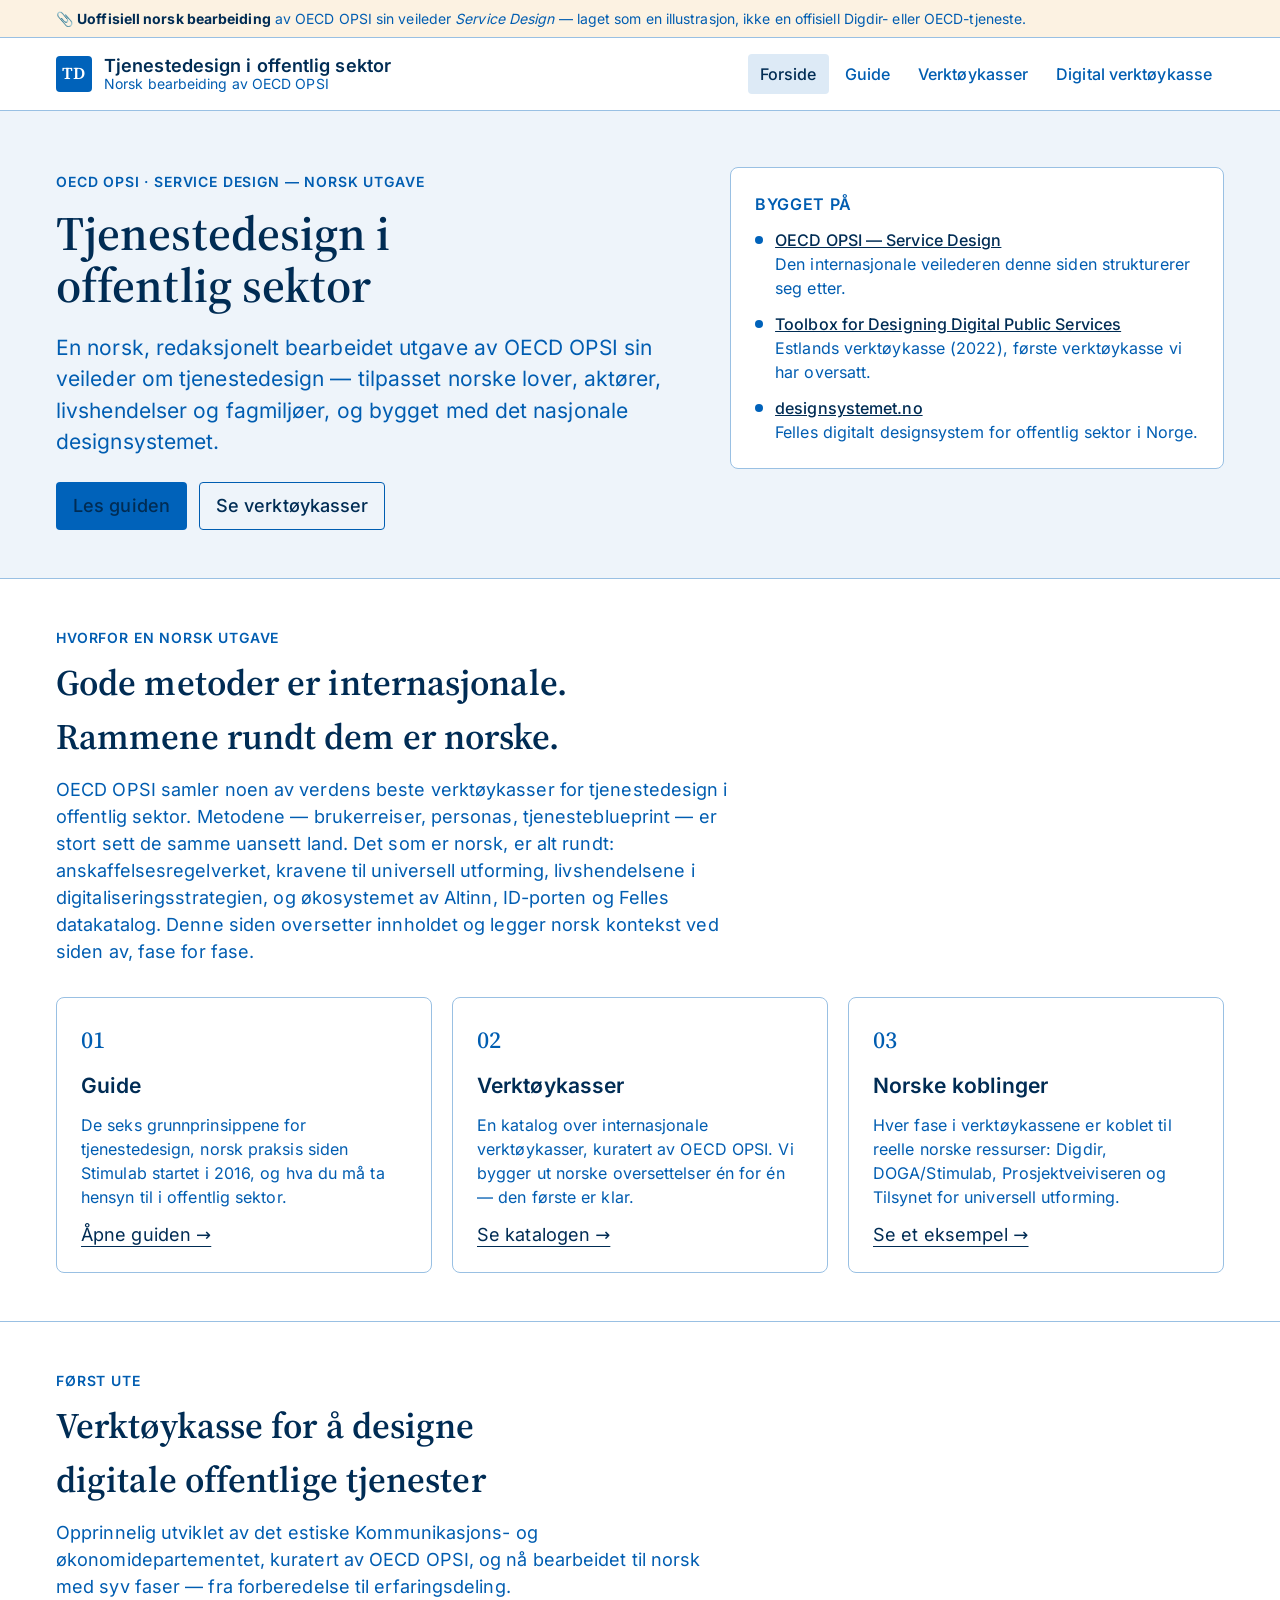
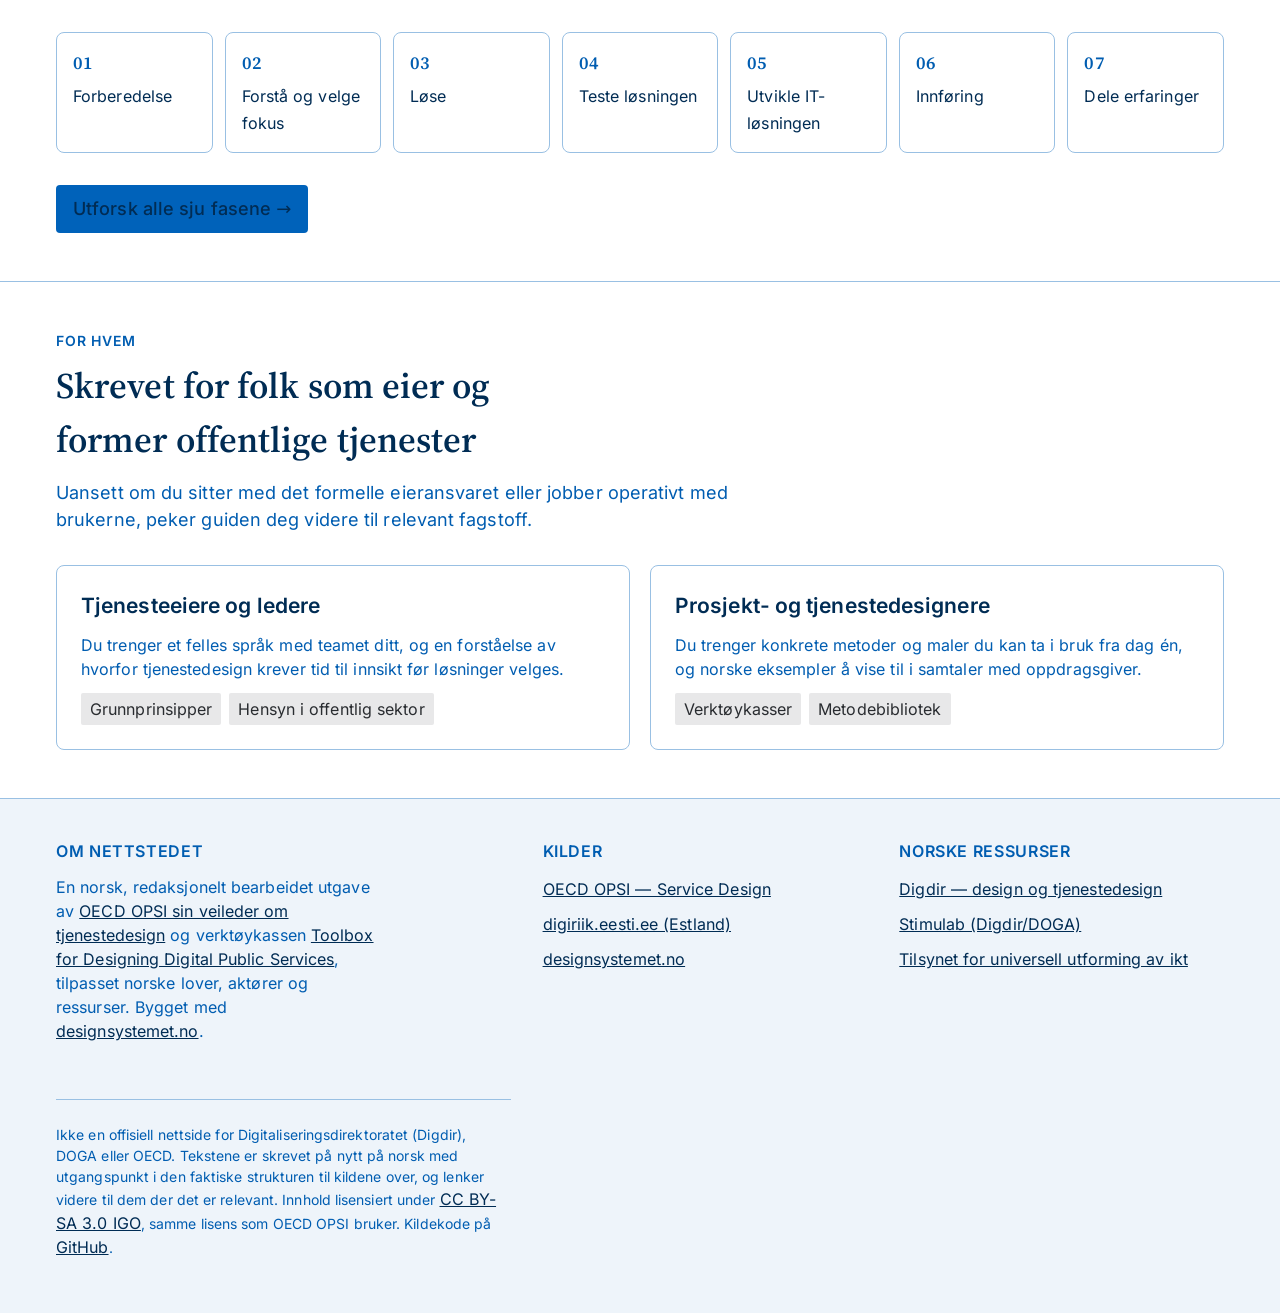
==== index.html @ 81348924 "Første versjon: norsk lokalisering av OECD OPSI Service Design Statisk nettsted som bearbeider OECD " ====
<!DOCTYPE html>
<html lang="nb">
<head>
<meta charset="utf-8">
<meta name="viewport" content="width=device-width, initial-scale=1">
<title>Tjenestedesign i offentlig sektor</title>
<meta name="description" content="Norsk bearbeiding av OECD OPSI sin veileder om tjenestedesign, med norske koblinger til Digdir, Stimulab og regelverket.">
<link rel="canonical" href="https://finnuro.github.io/tjenestedesign-no/">
<link rel="icon" href="assets/favicon.svg" type="image/svg+xml">
<link rel="stylesheet" href="assets/css/fonts.css">
<link rel="stylesheet" href="assets/css/vendor/designsystemet.css">
<link rel="stylesheet" href="assets/css/vendor/designsystemet-theme.css">
<link rel="stylesheet" href="assets/css/site.css">
<meta property="og:title" content="Tjenestedesign i offentlig sektor">
<meta property="og:description" content="Norsk bearbeiding av OECD OPSI sin veileder om tjenestedesign, med norske koblinger til Digdir, Stimulab og regelverket.">
<meta property="og:type" content="website">
</head>
<body>

<a class="ds-link skip-to-content" href="#main">Hopp til innhold</a>

<div class="disclaimer-bar">
  <div class="wrap">
    <span>📎 <strong>Uoffisiell norsk bearbeiding</strong> av OECD OPSI sin veileder <em>Service Design</em> — laget som en illustrasjon, ikke en offisiell Digdir- eller OECD-tjeneste.</span>
  </div>
</div>

<header class="site-header">
  <div class="wrap">
    <a class="brand plain" href="./">
      <span class="brand__mark" aria-hidden="true">TD</span>
      <span class="brand__text">
        <span class="brand__title">Tjenestedesign i offentlig sektor</span>
        <span class="brand__subtitle">Norsk bearbeiding av OECD OPSI</span>
      </span>
    </a>
    <nav class="main-nav" aria-label="Hovedmeny">
      <a href="./" aria-current="page">Forside</a>
      <a href="guide/">Guide</a>
      <a href="verktoykasser/">Verktøykasser</a>
      <a href="verktoykasser/digitale-offentlige-tjenester/">Digital verktøykasse</a>
    </nav>
  </div>
</header>

<main id="main">
  <section class="hero">
    <div class="wrap">
      <div>
        <span class="eyebrow">OECD OPSI · Service Design — norsk utgave</span>
        <h1>Tjenestedesign i offentlig sektor</h1>
        <p class="lead">En norsk, redaksjonelt bearbeidet utgave av OECD OPSI sin veileder om tjenestedesign — tilpasset norske lover, aktører, livshendelser og fagmiljøer, og bygget med det nasjonale designsystemet.</p>
        <div class="cta-row">
          <a class="ds-button" data-color="accent" href="guide/">Les guiden</a>
          <a class="ds-button" data-variant="secondary" data-color="accent" href="verktoykasser/">Se verktøykasser</a>
        </div>
      </div>
      <aside class="hero-panel">
        <h2>Bygget på</h2>
        <ul class="source-list">
          <li><span class="dot" aria-hidden="true"></span><span><a href="https://oecd-opsi.org/guide/service-design/" target="_blank" rel="noopener">OECD OPSI — Service Design</a><span class="desc">Den internasjonale veilederen denne siden strukturerer seg etter.</span></span></li>
          <li><span class="dot" aria-hidden="true"></span><span><a href="https://oecd-opsi.org/toolkits/toolbox-for-designing-digital-public-services/" target="_blank" rel="noopener">Toolbox for Designing Digital Public Services</a><span class="desc">Estlands verktøykasse (2022), første verktøykasse vi har oversatt.</span></span></li>
          <li><span class="dot" aria-hidden="true"></span><span><a href="https://designsystemet.no/" target="_blank" rel="noopener">designsystemet.no</a><span class="desc">Felles digitalt designsystem for offentlig sektor i Norge.</span></span></li>
        </ul>
      </aside>
    </div>
  </section>

  <section class="section">
    <div class="wrap">
      <div class="section-head">
        <span class="kicker">Hvorfor en norsk utgave</span>
        <h2>Gode metoder er internasjonale. Rammene rundt dem er norske.</h2>
        <p>OECD OPSI samler noen av verdens beste verktøykasser for tjenestedesign i offentlig sektor. Metodene — brukerreiser, personas, tjenesteblueprint — er stort sett de samme uansett land. Det som er norsk, er alt rundt: anskaffelsesregelverket, kravene til universell utforming, livshendelsene i digitaliseringsstrategien, og økosystemet av Altinn, ID-porten og Felles datakatalog. Denne siden oversetter innholdet og legger norsk kontekst ved siden av, fase for fase.</p>
      </div>
      <div class="card-grid">
        <div class="ds-card">
          <div class="pillar">
            <span class="num">01</span>
            <h3>Guide</h3>
            <p>De seks grunnprinsippene for tjenestedesign, norsk praksis siden Stimulab startet i 2016, og hva du må ta hensyn til i offentlig sektor.</p>
            <a class="ds-link" href="guide/">Åpne guiden →</a>
          </div>
        </div>
        <div class="ds-card">
          <div class="pillar">
            <span class="num">02</span>
            <h3>Verktøykasser</h3>
            <p>En katalog over internasjonale verktøykasser, kuratert av OECD OPSI. Vi bygger ut norske oversettelser én for én — den første er klar.</p>
            <a class="ds-link" href="verktoykasser/">Se katalogen →</a>
          </div>
        </div>
        <div class="ds-card">
          <div class="pillar">
            <span class="num">03</span>
            <h3>Norske koblinger</h3>
            <p>Hver fase i verktøykassene er koblet til reelle norske ressurser: Digdir, DOGA/Stimulab, Prosjektveiviseren og Tilsynet for universell utforming.</p>
            <a class="ds-link" href="verktoykasser/digitale-offentlige-tjenester/">Se et eksempel →</a>
          </div>
        </div>
      </div>
    </div>
  </section>

  <section class="section">
    <div class="wrap">
      <div class="section-head">
        <span class="kicker">Først ute</span>
        <h2>Verktøykasse for å designe digitale offentlige tjenester</h2>
        <p>Opprinnelig utviklet av det estiske Kommunikasjons- og økonomidepartementet, kuratert av OECD OPSI, og nå bearbeidet til norsk med syv faser — fra forberedelse til erfaringsdeling.</p>
      </div>
      <ol class="phase-preview">
        <li class="ds-card" style="padding:var(--ds-size-4);"><strong style="font-family:var(--site-font-display); color:var(--ds-color-accent-text-subtle); display:block; margin-bottom:.3em;">01</strong><span style="font-size:var(--ds-body-sm-font-size);">Forberedelse</span></li>
        <li class="ds-card" style="padding:var(--ds-size-4);"><strong style="font-family:var(--site-font-display); color:var(--ds-color-accent-text-subtle); display:block; margin-bottom:.3em;">02</strong><span style="font-size:var(--ds-body-sm-font-size);">Forstå og velge fokus</span></li>
        <li class="ds-card" style="padding:var(--ds-size-4);"><strong style="font-family:var(--site-font-display); color:var(--ds-color-accent-text-subtle); display:block; margin-bottom:.3em;">03</strong><span style="font-size:var(--ds-body-sm-font-size);">Løse</span></li>
        <li class="ds-card" style="padding:var(--ds-size-4);"><strong style="font-family:var(--site-font-display); color:var(--ds-color-accent-text-subtle); display:block; margin-bottom:.3em;">04</strong><span style="font-size:var(--ds-body-sm-font-size);">Teste løsningen</span></li>
        <li class="ds-card" style="padding:var(--ds-size-4);"><strong style="font-family:var(--site-font-display); color:var(--ds-color-accent-text-subtle); display:block; margin-bottom:.3em;">05</strong><span style="font-size:var(--ds-body-sm-font-size);">Utvikle IT-løsningen</span></li>
        <li class="ds-card" style="padding:var(--ds-size-4);"><strong style="font-family:var(--site-font-display); color:var(--ds-color-accent-text-subtle); display:block; margin-bottom:.3em;">06</strong><span style="font-size:var(--ds-body-sm-font-size);">Innføring</span></li>
        <li class="ds-card" style="padding:var(--ds-size-4);"><strong style="font-family:var(--site-font-display); color:var(--ds-color-accent-text-subtle); display:block; margin-bottom:.3em;">07</strong><span style="font-size:var(--ds-body-sm-font-size);">Dele erfaringer</span></li>
      </ol>
      <a class="ds-button" data-color="accent" href="verktoykasser/digitale-offentlige-tjenester/">Utforsk alle sju fasene →</a>
    </div>
  </section>

  <section class="section" style="border-bottom:none;">
    <div class="wrap">
      <div class="section-head">
        <span class="kicker">For hvem</span>
        <h2>Skrevet for folk som eier og former offentlige tjenester</h2>
        <p>Uansett om du sitter med det formelle eieransvaret eller jobber operativt med brukerne, peker guiden deg videre til relevant fagstoff.</p>
      </div>
      <div class="card-grid cols-2">
        <div class="ds-card">
          <div class="pillar">
            <h3>Tjenesteeiere og ledere</h3>
            <p>Du trenger et felles språk med teamet ditt, og en forståelse av hvorfor tjenestedesign krever tid til innsikt før løsninger velges.</p>
            <div class="tag-row"><span class="ds-tag" data-color="neutral">Grunnprinsipper</span><span class="ds-tag" data-color="neutral">Hensyn i offentlig sektor</span></div>
          </div>
        </div>
        <div class="ds-card">
          <div class="pillar">
            <h3>Prosjekt- og tjenestedesignere</h3>
            <p>Du trenger konkrete metoder og maler du kan ta i bruk fra dag én, og norske eksempler å vise til i samtaler med oppdragsgiver.</p>
            <div class="tag-row"><span class="ds-tag" data-color="neutral">Verktøykasser</span><span class="ds-tag" data-color="neutral">Metodebibliotek</span></div>
          </div>
        </div>
      </div>
    </div>
  </section>
</main>

<footer class="site-footer">
  <div class="wrap">
    <div>
      <h3>Om nettstedet</h3>
      <p style="font-size:var(--ds-body-sm-font-size); color:var(--ds-color-text-subtle); max-width:32ch; margin:0;">
        En norsk, redaksjonelt bearbeidet utgave av
        <a href="https://oecd-opsi.org/guide/service-design/" target="_blank" rel="noopener">OECD OPSI sin veileder om tjenestedesign</a>
        og verktøykassen
        <a href="https://oecd-opsi.org/toolkits/toolbox-for-designing-digital-public-services/" target="_blank" rel="noopener">Toolbox for Designing Digital Public Services</a>,
        tilpasset norske lover, aktører og ressurser. Bygget med
        <a href="https://designsystemet.no/" target="_blank" rel="noopener">designsystemet.no</a>.
      </p>
    </div>
    <div>
      <h3>Kilder</h3>
      <ul>
        <li><a href="https://oecd-opsi.org/guide/service-design/" target="_blank" rel="noopener">OECD OPSI — Service Design</a></li>
        <li><a href="https://digiriik.eesti.ee/" target="_blank" rel="noopener">digiriik.eesti.ee (Estland)</a></li>
        <li><a href="https://designsystemet.no/" target="_blank" rel="noopener">designsystemet.no</a></li>
      </ul>
    </div>
    <div>
      <h3>Norske ressurser</h3>
      <ul>
        <li><a href="https://www.digdir.no/innovasjon/design/3075" target="_blank" rel="noopener">Digdir — design og tjenestedesign</a></li>
        <li><a href="https://doga.no/aktiviteter/design-og-innovasjon/stimulab/" target="_blank" rel="noopener">Stimulab (Digdir/DOGA)</a></li>
        <li><a href="https://www.uutilsynet.no/" target="_blank" rel="noopener">Tilsynet for universell utforming av ikt</a></li>
      </ul>
    </div>
    <p class="fine">
      Ikke en offisiell nettside for Digitaliseringsdirektoratet (Digdir), DOGA eller OECD. Tekstene er skrevet på nytt på norsk med utgangspunkt i den faktiske strukturen til kildene over, og lenker videre til dem der det er relevant. Innhold lisensiert under
      <a href="https://creativecommons.org/licenses/by-sa/3.0/igo/" target="_blank" rel="noopener">CC BY-SA 3.0 IGO</a>, samme lisens som OECD OPSI bruker. Kildekode på
      <a href="https://github.com/FinnurO/tjenestedesign-no" target="_blank" rel="noopener">GitHub</a>.
    </p>
  </div>
</footer>

<script>
(function(){
  // --- Bridge Artifact-/nettleser-tema til designsystemet sitt data-color-scheme ---
  var root = document.documentElement;
  function syncScheme(){
    var t = root.getAttribute('data-theme');
    root.setAttribute('data-color-scheme', t === 'dark' ? 'dark' : t === 'light' ? 'light' : 'auto');
  }
  syncScheme();
  new MutationObserver(syncScheme).observe(root, { attributes:true, attributeFilter:['data-theme'] });
})();
</script>
</body>
</html>
---- assets/css/fonts.css ----
/*!
 * Selv-hostede fonter — Inter og Source Serif 4, begge lisensiert under
 * SIL Open Font License 1.1, hentet som variabel-font-filer (latin-
 * subsett, dekker norske æ/ø/å) fra Google Fonts.
 * Selv-hostet av personvernhensyn, i tråd med praksis ellers i norsk
 * offentlig sektor (unngår at besøkendes IP sendes til Google ved lasting).
 */
@font-face{
  font-family:'Inter';
  font-style:normal;
  font-weight:400 700;
  font-display:swap;
  src:url('../fonts/Inter-variable-latin.woff2') format('woff2-variations'), url('../fonts/Inter-variable-latin.woff2') format('woff2');
}
@font-face{
  font-family:'Source Serif 4';
  font-style:normal;
  font-weight:500 600;
  font-display:swap;
  src:url('../fonts/SourceSerif4-variable-latin.woff2') format('woff2-variations'), url('../fonts/SourceSerif4-variable-latin.woff2') format('woff2');
}
---- assets/css/vendor/designsystemet-theme.css ----
/*!
 * Designsystemet — tema/tokens (farger, typografi, størrelser, lys/mørk)
 * Kilde: @digdir/designsystemet-css v1.21.0 (dist/theme/designsystemet.css)
 * https://designsystemet.no/ · https://github.com/digdir/designsystemet
 * (c) Digitaliseringsdirektoratet (Digdir) — lisensiert under MIT.
 */
@layer ds.theme.size-mode{:root{--ds-size-mode-font-size--sm:1;--ds-size-mode-font-size--md:1.125;--ds-size-mode-font-size--lg:1.3125}:root,[data-size]{--ds-size:var(--ds-size--md);--ds-size--sm:var(--ds-size,);--ds-size--md:var(--ds-size,);--ds-size--lg:var(--ds-size,);--ds-size-mode-font-size:var(--ds-size--sm, var(--ds-size-mode-font-size--sm)) var(--ds-size--md, var(--ds-size-mode-font-size--md)) var(--ds-size--lg, var(--ds-size-mode-font-size--lg))}[data-size=sm]{--ds-size:var(--ds-size--sm)}[data-size=md]{--ds-size:var(--ds-size--md)}[data-size=lg]{--ds-size:var(--ds-size--lg)}}@layer ds.theme.type-scale{:root,[data-size]{--_ds-font-size-factor:calc(var(--ds-size-mode-font-size)/(var(--ds-size-base)/16));--ds-font-size-1:calc(0.75rem*var(--_ds-font-size-factor));--ds-font-size-2:calc(0.875rem*var(--_ds-font-size-factor));--ds-font-size-3:calc(1rem*var(--_ds-font-size-factor));--ds-font-size-4:calc(1.125rem*var(--_ds-font-size-factor));--ds-font-size-5:calc(1.3125rem*var(--_ds-font-size-factor));--ds-font-size-6:calc(1.5rem*var(--_ds-font-size-factor));--ds-font-size-7:calc(1.875rem*var(--_ds-font-size-factor));--ds-font-size-8:calc(2.25rem*var(--_ds-font-size-factor));--ds-font-size-9:calc(3rem*var(--_ds-font-size-factor));--ds-font-size-10:calc(3.75rem*var(--_ds-font-size-factor));--ds-heading-2xl-font-size:var(--ds-font-size-10);--ds-heading-xl-font-size:var(--ds-font-size-9);--ds-heading-lg-font-size:var(--ds-font-size-8);--ds-heading-md-font-size:var(--ds-font-size-7);--ds-heading-sm-font-size:var(--ds-font-size-6);--ds-heading-xs-font-size:var(--ds-font-size-5);--ds-heading-2xs-font-size:var(--ds-font-size-4);--ds-body-xl-font-size:var(--ds-font-size-6);--ds-body-lg-font-size:var(--ds-font-size-5);--ds-body-md-font-size:var(--ds-font-size-4);--ds-body-sm-font-size:var(--ds-font-size-3);--ds-body-xs-font-size:var(--ds-font-size-2);--ds-body-short-xl-font-size:var(--ds-font-size-6);--ds-body-short-lg-font-size:var(--ds-font-size-5);--ds-body-short-md-font-size:var(--ds-font-size-4);--ds-body-short-sm-font-size:var(--ds-font-size-3);--ds-body-short-xs-font-size:var(--ds-font-size-2);--ds-body-long-xl-font-size:var(--ds-font-size-6);--ds-body-long-lg-font-size:var(--ds-font-size-5);--ds-body-long-md-font-size:var(--ds-font-size-4);--ds-body-long-sm-font-size:var(--ds-font-size-3);--ds-body-long-xs-font-size:var(--ds-font-size-2)}@supports (width:round(down,.1em,1px)){:root,[data-size]{--ds-font-size-1:round(calc(0.75rem*var(--_ds-font-size-factor)), 1px);--ds-font-size-2:round(calc(0.875rem*var(--_ds-font-size-factor)), 1px);--ds-font-size-3:round(calc(1rem*var(--_ds-font-size-factor)), 1px);--ds-font-size-4:round(calc(1.125rem*var(--_ds-font-size-factor)), 1px);--ds-font-size-5:round(calc(1.3125rem*var(--_ds-font-size-factor)), 1px);--ds-font-size-6:round(calc(1.5rem*var(--_ds-font-size-factor)), 1px);--ds-font-size-7:round(calc(1.875rem*var(--_ds-font-size-factor)), 1px);--ds-font-size-8:round(calc(2.25rem*var(--_ds-font-size-factor)), 1px);--ds-font-size-9:round(calc(3rem*var(--_ds-font-size-factor)), 1px);--ds-font-size-10:round(calc(3.75rem*var(--_ds-font-size-factor)), 1px)}}}@layer ds.theme.color-scheme.light{:root,[data-color-scheme=light]{--ds-color-accent-background-default:#fff;--ds-color-accent-background-tinted:#eef4fa;--ds-color-accent-surface-default:#fff;--ds-color-accent-surface-tinted:#ddeaf6;--ds-color-accent-surface-hover:#c7ddf0;--ds-color-accent-surface-active:#afcee9;--ds-color-accent-border-subtle:#99c0e3;--ds-color-accent-border-default:#2a7cc5;--ds-color-accent-border-strong:#005db1;--ds-color-accent-text-subtle:#005db1;--ds-color-accent-text-default:#002c54;--ds-color-accent-base-default:#0062ba;--ds-color-accent-base-hover:#004f96;--ds-color-accent-base-active:#003d75;--ds-color-accent-base-contrast-subtle:#dbe9f5;--ds-color-accent-base-contrast-default:#fff;--ds-color-brand1-background-default:#fff;--ds-color-brand1-background-tinted:#edf5f3;--ds-color-brand1-surface-default:#fff;--ds-color-brand1-surface-tinted:#dcece8;--ds-color-brand1-surface-hover:#c6dfd9;--ds-color-brand1-surface-active:#add2c9;--ds-color-brand1-border-subtle:#96c5b9;--ds-color-brand1-border-default:#25876f;--ds-color-brand1-border-strong:#0b6a53;--ds-color-brand1-text-subtle:#0b6a53;--ds-color-brand1-text-default:#053227;--ds-color-brand1-base-default:#0d7a5f;--ds-color-brand1-base-hover:#0b644e;--ds-color-brand1-base-active:#084f3d;--ds-color-brand1-base-contrast-subtle:#ebf4f2;--ds-color-brand1-base-contrast-default:#fff;--ds-color-brand2-background-default:#fff;--ds-color-brand2-background-tinted:#f4f3f9;--ds-color-brand2-surface-default:#fff;--ds-color-brand2-surface-tinted:#eae7f3;--ds-color-brand2-surface-hover:#ddd7eb;--ds-color-brand2-surface-active:#cec6e3;--ds-color-brand2-border-subtle:#c1b6db;--ds-color-brand2-border-default:#826db7;--ds-color-brand2-border-strong:#674da7;--ds-color-brand2-text-subtle:#674da7;--ds-color-brand2-text-default:#312256;--ds-color-brand2-base-default:#5b3fa0;--ds-color-brand2-base-hover:#47317c;--ds-color-brand2-base-active:#332359;--ds-color-brand2-base-contrast-subtle:#f1eff7;--ds-color-brand2-base-contrast-default:#fff;--ds-color-neutral-background-default:#fff;--ds-color-neutral-background-tinted:#f3f3f4;--ds-color-neutral-surface-default:#fff;--ds-color-neutral-surface-tinted:#e8e8e9;--ds-color-neutral-surface-hover:#d9dadb;--ds-color-neutral-surface-active:#c9cacb;--ds-color-neutral-border-subtle:#bbbcbd;--ds-color-neutral-border-default:#77797b;--ds-color-neutral-border-strong:#5b5d60;--ds-color-neutral-text-subtle:#5b5d60;--ds-color-neutral-text-default:#292c30;--ds-color-neutral-base-default:#24272b;--ds-color-neutral-base-hover:#36383c;--ds-color-neutral-base-active:#484a4e;--ds-color-neutral-base-contrast-subtle:#b9babb;--ds-color-neutral-base-contrast-default:#fff;--ds-color-info-background-default:#fff;--ds-color-info-background-tinted:#edf5fa;--ds-color-info-surface-default:#fff;--ds-color-info-surface-tinted:#dcebf6;--ds-color-info-surface-hover:#c5ddf0;--ds-color-info-surface-active:#abcfe9;--ds-color-info-border-subtle:#94c1e3;--ds-color-info-border-default:#1f7dc5;--ds-color-info-border-strong:#0860a3;--ds-color-info-text-subtle:#0860a3;--ds-color-info-text-default:#042d4d;--ds-color-info-base-default:#0a71c0;--ds-color-info-base-hover:#085d9f;--ds-color-info-base-active:#074a7e;--ds-color-info-base-contrast-subtle:#eff6fb;--ds-color-info-base-contrast-default:#fff;--ds-color-success-background-default:#fff;--ds-color-success-background-tinted:#ecf6ee;--ds-color-success-surface-default:#fff;--ds-color-success-surface-tinted:#daeddd;--ds-color-success-surface-hover:#c3e2c7;--ds-color-success-surface-active:#a8d5ae;--ds-color-success-border-subtle:#8fc997;--ds-color-success-border-default:#108c22;--ds-color-success-border-strong:#056d13;--ds-color-success-text-subtle:#056d13;--ds-color-success-text-default:#023409;--ds-color-success-base-default:#068718;--ds-color-success-base-hover:#057014;--ds-color-success-base-active:#045a10;--ds-color-success-base-contrast-subtle:#fafdfb;--ds-color-success-base-contrast-default:#fff;--ds-color-warning-background-default:#fff;--ds-color-warning-background-tinted:#fcf2e2;--ds-color-warning-surface-default:#fff;--ds-color-warning-surface-tinted:#fae6c6;--ds-color-warning-surface-hover:#f6d5a0;--ds-color-warning-surface-active:#f2c275;--ds-color-warning-border-subtle:#eeb04c;--ds-color-warning-border-default:#a56d13;--ds-color-warning-border-strong:#80540f;--ds-color-warning-text-subtle:#80540f;--ds-color-warning-text-default:#3c2807;--ds-color-warning-base-default:#ea9b1b;--ds-color-warning-base-hover:#cd8818;--ds-color-warning-base-active:#b27614;--ds-color-warning-base-contrast-subtle:#271a04;--ds-color-warning-base-contrast-default:#000;--ds-color-danger-background-default:#fff;--ds-color-danger-background-tinted:#fbf1f1;--ds-color-danger-surface-default:#fff;--ds-color-danger-surface-tinted:#f8e4e4;--ds-color-danger-surface-hover:#f3d2d2;--ds-color-danger-surface-active:#edbfbf;--ds-color-danger-border-subtle:#e8adad;--ds-color-danger-border-default:#ce4d4d;--ds-color-danger-border-strong:#b81a1a;--ds-color-danger-text-subtle:#b81a1a;--ds-color-danger-text-default:#590d0d;--ds-color-danger-base-default:#c01b1b;--ds-color-danger-base-hover:#9b1616;--ds-color-danger-base-active:#791111;--ds-color-danger-base-contrast-subtle:#f7e1e1;--ds-color-danger-base-contrast-default:#fff;--ds-color-focus-inner:#fff;--ds-color-focus-outer:#292c30;--ds-link-color-visited:#663299;color-scheme:light}@media (prefers-color-scheme:light){[data-color-scheme=auto]{--ds-color-accent-background-default:#fff;--ds-color-accent-background-tinted:#eef4fa;--ds-color-accent-surface-default:#fff;--ds-color-accent-surface-tinted:#ddeaf6;--ds-color-accent-surface-hover:#c7ddf0;--ds-color-accent-surface-active:#afcee9;--ds-color-accent-border-subtle:#99c0e3;--ds-color-accent-border-default:#2a7cc5;--ds-color-accent-border-strong:#005db1;--ds-color-accent-text-subtle:#005db1;--ds-color-accent-text-default:#002c54;--ds-color-accent-base-default:#0062ba;--ds-color-accent-base-hover:#004f96;--ds-color-accent-base-active:#003d75;--ds-color-accent-base-contrast-subtle:#dbe9f5;--ds-color-accent-base-contrast-default:#fff;--ds-color-brand1-background-default:#fff;--ds-color-brand1-background-tinted:#edf5f3;--ds-color-brand1-surface-default:#fff;--ds-color-brand1-surface-tinted:#dcece8;--ds-color-brand1-surface-hover:#c6dfd9;--ds-color-brand1-surface-active:#add2c9;--ds-color-brand1-border-subtle:#96c5b9;--ds-color-brand1-border-default:#25876f;--ds-color-brand1-border-strong:#0b6a53;--ds-color-brand1-text-subtle:#0b6a53;--ds-color-brand1-text-default:#053227;--ds-color-brand1-base-default:#0d7a5f;--ds-color-brand1-base-hover:#0b644e;--ds-color-brand1-base-active:#084f3d;--ds-color-brand1-base-contrast-subtle:#ebf4f2;--ds-color-brand1-base-contrast-default:#fff;--ds-color-brand2-background-default:#fff;--ds-color-brand2-background-tinted:#f4f3f9;--ds-color-brand2-surface-default:#fff;--ds-color-brand2-surface-tinted:#eae7f3;--ds-color-brand2-surface-hover:#ddd7eb;--ds-color-brand2-surface-active:#cec6e3;--ds-color-brand2-border-subtle:#c1b6db;--ds-color-brand2-border-default:#826db7;--ds-color-brand2-border-strong:#674da7;--ds-color-brand2-text-subtle:#674da7;--ds-color-brand2-text-default:#312256;--ds-color-brand2-base-default:#5b3fa0;--ds-color-brand2-base-hover:#47317c;--ds-color-brand2-base-active:#332359;--ds-color-brand2-base-contrast-subtle:#f1eff7;--ds-color-brand2-base-contrast-default:#fff;--ds-color-neutral-background-default:#fff;--ds-color-neutral-background-tinted:#f3f3f4;--ds-color-neutral-surface-default:#fff;--ds-color-neutral-surface-tinted:#e8e8e9;--ds-color-neutral-surface-hover:#d9dadb;--ds-color-neutral-surface-active:#c9cacb;--ds-color-neutral-border-subtle:#bbbcbd;--ds-color-neutral-border-default:#77797b;--ds-color-neutral-border-strong:#5b5d60;--ds-color-neutral-text-subtle:#5b5d60;--ds-color-neutral-text-default:#292c30;--ds-color-neutral-base-default:#24272b;--ds-color-neutral-base-hover:#36383c;--ds-color-neutral-base-active:#484a4e;--ds-color-neutral-base-contrast-subtle:#b9babb;--ds-color-neutral-base-contrast-default:#fff;--ds-color-info-background-default:#fff;--ds-color-info-background-tinted:#edf5fa;--ds-color-info-surface-default:#fff;--ds-color-info-surface-tinted:#dcebf6;--ds-color-info-surface-hover:#c5ddf0;--ds-color-info-surface-active:#abcfe9;--ds-color-info-border-subtle:#94c1e3;--ds-color-info-border-default:#1f7dc5;--ds-color-info-border-strong:#0860a3;--ds-color-info-text-subtle:#0860a3;--ds-color-info-text-default:#042d4d;--ds-color-info-base-default:#0a71c0;--ds-color-info-base-hover:#085d9f;--ds-color-info-base-active:#074a7e;--ds-color-info-base-contrast-subtle:#eff6fb;--ds-color-info-base-contrast-default:#fff;--ds-color-success-background-default:#fff;--ds-color-success-background-tinted:#ecf6ee;--ds-color-success-surface-default:#fff;--ds-color-success-surface-tinted:#daeddd;--ds-color-success-surface-hover:#c3e2c7;--ds-color-success-surface-active:#a8d5ae;--ds-color-success-border-subtle:#8fc997;--ds-color-success-border-default:#108c22;--ds-color-success-border-strong:#056d13;--ds-color-success-text-subtle:#056d13;--ds-color-success-text-default:#023409;--ds-color-success-base-default:#068718;--ds-color-success-base-hover:#057014;--ds-color-success-base-active:#045a10;--ds-color-success-base-contrast-subtle:#fafdfb;--ds-color-success-base-contrast-default:#fff;--ds-color-warning-background-default:#fff;--ds-color-warning-background-tinted:#fcf2e2;--ds-color-warning-surface-default:#fff;--ds-color-warning-surface-tinted:#fae6c6;--ds-color-warning-surface-hover:#f6d5a0;--ds-color-warning-surface-active:#f2c275;--ds-color-warning-border-subtle:#eeb04c;--ds-color-warning-border-default:#a56d13;--ds-color-warning-border-strong:#80540f;--ds-color-warning-text-subtle:#80540f;--ds-color-warning-text-default:#3c2807;--ds-color-warning-base-default:#ea9b1b;--ds-color-warning-base-hover:#cd8818;--ds-color-warning-base-active:#b27614;--ds-color-warning-base-contrast-subtle:#271a04;--ds-color-warning-base-contrast-default:#000;--ds-color-danger-background-default:#fff;--ds-color-danger-background-tinted:#fbf1f1;--ds-color-danger-surface-default:#fff;--ds-color-danger-surface-tinted:#f8e4e4;--ds-color-danger-surface-hover:#f3d2d2;--ds-color-danger-surface-active:#edbfbf;--ds-color-danger-border-subtle:#e8adad;--ds-color-danger-border-default:#ce4d4d;--ds-color-danger-border-strong:#b81a1a;--ds-color-danger-text-subtle:#b81a1a;--ds-color-danger-text-default:#590d0d;--ds-color-danger-base-default:#c01b1b;--ds-color-danger-base-hover:#9b1616;--ds-color-danger-base-active:#791111;--ds-color-danger-base-contrast-subtle:#f7e1e1;--ds-color-danger-base-contrast-default:#fff;--ds-color-focus-inner:#fff;--ds-color-focus-outer:#292c30;--ds-link-color-visited:#663299;color-scheme:light}}}@layer ds.theme.typography.secondary{[data-typography=secondary]{--ds-line-height-sm:1.3;--ds-line-height-md:1.5;--ds-line-height-lg:1.7;--ds-letter-spacing-1:-0.01em;--ds-letter-spacing-2:-0.005em;--ds-letter-spacing-3:-0.0025em;--ds-letter-spacing-4:-0.0015em;--ds-letter-spacing-5:0em;--ds-letter-spacing-6:0.0015em;--ds-letter-spacing-7:0.0025em;--ds-letter-spacing-8:0.005em;--ds-letter-spacing-9:0.015em;--ds-font-family:Inter;--ds-font-weight-medium:500;--ds-font-weight-semibold:600;--ds-font-weight-regular:400;--ds-heading-2xl-font-weight:500;--ds-heading-2xl-line-height:1.3;--ds-heading-2xl-letter-spacing:-0.01em;--ds-heading-xl-font-weight:500;--ds-heading-xl-line-height:1.3;--ds-heading-xl-letter-spacing:-0.01em;--ds-heading-lg-font-weight:500;--ds-heading-lg-line-height:1.3;--ds-heading-lg-letter-spacing:-0.005em;--ds-heading-md-font-weight:500;--ds-heading-md-line-height:1.3;--ds-heading-md-letter-spacing:-0.0025em;--ds-heading-sm-font-weight:500;--ds-heading-sm-line-height:1.3;--ds-heading-sm-letter-spacing:0em;--ds-heading-xs-font-weight:500;--ds-heading-xs-line-height:1.3;--ds-heading-xs-letter-spacing:0.0015em;--ds-heading-2xs-font-weight:500;--ds-heading-2xs-line-height:1.3;--ds-heading-2xs-letter-spacing:0.0015em;--ds-body-xl-font-weight:400;--ds-body-xl-line-height:1.5;--ds-body-xl-letter-spacing:0.005em;--ds-body-lg-font-weight:400;--ds-body-lg-line-height:1.5;--ds-body-lg-letter-spacing:0.005em;--ds-body-md-font-weight:400;--ds-body-md-line-height:1.5;--ds-body-md-letter-spacing:0.005em;--ds-body-sm-font-weight:400;--ds-body-sm-line-height:1.5;--ds-body-sm-letter-spacing:0.0025em;--ds-body-xs-font-weight:400;--ds-body-xs-line-height:1.5;--ds-body-xs-letter-spacing:0.0015em;--ds-body-short-xl-font-weight:400;--ds-body-short-xl-line-height:1.3;--ds-body-short-xl-letter-spacing:0.005em;--ds-body-short-lg-font-weight:400;--ds-body-short-lg-line-height:1.3;--ds-body-short-lg-letter-spacing:0.005em;--ds-body-short-md-font-weight:400;--ds-body-short-md-line-height:1.3;--ds-body-short-md-letter-spacing:0.005em;--ds-body-short-sm-font-weight:400;--ds-body-short-sm-line-height:1.3;--ds-body-short-sm-letter-spacing:0.0025em;--ds-body-short-xs-font-weight:400;--ds-body-short-xs-line-height:1.3;--ds-body-short-xs-letter-spacing:0.0015em;--ds-body-long-xl-font-weight:400;--ds-body-long-xl-line-height:1.7;--ds-body-long-xl-letter-spacing:0.005em;--ds-body-long-lg-font-weight:400;--ds-body-long-lg-line-height:1.7;--ds-body-long-lg-letter-spacing:0.005em;--ds-body-long-md-font-weight:400;--ds-body-long-md-line-height:1.7;--ds-body-long-md-letter-spacing:0.005em;--ds-body-long-sm-font-weight:400;--ds-body-long-sm-line-height:1.7;--ds-body-long-sm-letter-spacing:0.0025em;--ds-body-long-xs-font-weight:400;--ds-body-long-xs-line-height:1.7;--ds-body-long-xs-letter-spacing:0.0015em}}@layer ds.theme.size{:root,[data-size]{--ds-size-base:18;--ds-size-step:4;--ds-size-0:calc(var(--ds-size-unit)*0);--ds-size-1:calc(var(--ds-size-unit)*1);--ds-size-2:calc(var(--ds-size-unit)*2);--ds-size-3:calc(var(--ds-size-unit)*3);--ds-size-4:calc(var(--ds-size-unit)*4);--ds-size-5:calc(var(--ds-size-unit)*5);--ds-size-6:calc(var(--ds-size-unit)*6);--ds-size-7:calc(var(--ds-size-unit)*7);--ds-size-8:calc(var(--ds-size-unit)*8);--ds-size-9:calc(var(--ds-size-unit)*9);--ds-size-10:calc(var(--ds-size-unit)*10);--ds-size-11:calc(var(--ds-size-unit)*11);--ds-size-12:calc(var(--ds-size-unit)*12);--ds-size-13:calc(var(--ds-size-unit)*13);--ds-size-14:calc(var(--ds-size-unit)*14);--ds-size-15:calc(var(--ds-size-unit)*15);--ds-size-18:calc(var(--ds-size-unit)*18);--ds-size-22:calc(var(--ds-size-unit)*22);--ds-size-26:calc(var(--ds-size-unit)*26);--ds-size-30:calc(var(--ds-size-unit)*30);--ds-size-unit:calc(1rem*var(--ds-size-step)/var(--ds-size-base)*var(--ds-size-mode-font-size))}@supports (width:round(down,.1em,1px)){:root,[data-size]{--ds-size-0:round(down, calc(var(--ds-size-unit)*0), 1px);--ds-size-1:round(down, calc(var(--ds-size-unit)*1), 1px);--ds-size-2:round(down, calc(var(--ds-size-unit)*2), 1px);--ds-size-3:round(down, calc(var(--ds-size-unit)*3), 1px);--ds-size-4:round(down, calc(var(--ds-size-unit)*4), 1px);--ds-size-5:round(down, calc(var(--ds-size-unit)*5), 1px);--ds-size-6:round(down, calc(var(--ds-size-unit)*6), 1px);--ds-size-7:round(down, calc(var(--ds-size-unit)*7), 1px);--ds-size-8:round(down, calc(var(--ds-size-unit)*8), 1px);--ds-size-9:round(down, calc(var(--ds-size-unit)*9), 1px);--ds-size-10:round(down, calc(var(--ds-size-unit)*10), 1px);--ds-size-11:round(down, calc(var(--ds-size-unit)*11), 1px);--ds-size-12:round(down, calc(var(--ds-size-unit)*12), 1px);--ds-size-13:round(down, calc(var(--ds-size-unit)*13), 1px);--ds-size-14:round(down, calc(var(--ds-size-unit)*14), 1px);--ds-size-15:round(down, calc(var(--ds-size-unit)*15), 1px);--ds-size-18:round(down, calc(var(--ds-size-unit)*18), 1px);--ds-size-22:round(down, calc(var(--ds-size-unit)*22), 1px);--ds-size-26:round(down, calc(var(--ds-size-unit)*26), 1px);--ds-size-30:round(down, calc(var(--ds-size-unit)*30), 1px)}}}@layer ds.theme.semantic{:root{--ds-border-radius-base:0.25rem;--ds-border-radius-scale:0.25rem;--ds-border-radius-sm:min(var(--ds-border-radius-base)*0.5,var(--ds-border-radius-scale));--ds-border-radius-md:min(var(--ds-border-radius-base),var(--ds-border-radius-scale)*2);--ds-border-radius-lg:min(var(--ds-border-radius-base)*2,var(--ds-border-radius-scale)*5);--ds-border-radius-xl:min(var(--ds-border-radius-base)*3,var(--ds-border-radius-scale)*7);--ds-border-radius-default:var(--ds-border-radius-base);--ds-border-radius-full:624.9375rem;--ds-border-width-default:1px;--ds-border-width-focus:3px;--ds-shadow-xs:0 0 1px 0 rgba(0,0,0,.16), 0 1px 2px 0 rgba(0,0,0,.12);--ds-shadow-sm:0 0 1px 0 rgba(0,0,0,.15), 0 1px 2px 0 rgba(0,0,0,.12), 0 2px 4px 0 rgba(0,0,0,.1);--ds-shadow-md:0 0 1px 0 rgba(0,0,0,.14), 0 2px 4px 0 rgba(0,0,0,.12), 0 4px 8px 0 rgba(0,0,0,.12);--ds-shadow-lg:0 0 1px 0 rgba(0,0,0,.13), 0 3px 5px 0 rgba(0,0,0,.13), 0 6px 12px 0 rgba(0,0,0,.14);--ds-shadow-xl:0 0 1px 0 rgba(0,0,0,.12), 0 4px 8px 0 rgba(0,0,0,.16), 0 12px 24px 0 rgba(0,0,0,.16);--ds-opacity-disabled:30%}}@layer ds.theme.color-scheme.dark{[data-color-scheme=dark]{--ds-color-accent-background-default:#0c1927;--ds-color-accent-background-tinted:#102033;--ds-color-accent-surface-default:#142941;--ds-color-accent-surface-tinted:#172f4b;--ds-color-accent-surface-hover:#1a3757;--ds-color-accent-surface-active:#21446d;--ds-color-accent-border-subtle:#285182;--ds-color-accent-border-default:#5a84b4;--ds-color-accent-border-strong:#8eaacb;--ds-color-accent-text-subtle:#8eaacb;--ds-color-accent-text-default:#e7edf4;--ds-color-accent-base-default:#4c91cf;--ds-color-accent-base-hover:#6fa6d8;--ds-color-accent-base-active:#92bce1;--ds-color-accent-base-contrast-subtle:#0d1924;--ds-color-accent-base-contrast-default:#000;--ds-color-brand1-background-default:#0d1a16;--ds-color-brand1-background-tinted:#11231d;--ds-color-brand1-surface-default:#162c25;--ds-color-brand1-surface-tinted:#19322a;--ds-color-brand1-surface-hover:#1d3b31;--ds-color-brand1-surface-active:#254a3e;--ds-color-brand1-border-subtle:#2c584a;--ds-color-brand1-border-default:#598b7b;--ds-color-brand1-border-strong:#8dafa4;--ds-color-brand1-text-subtle:#8dafa4;--ds-color-brand1-text-default:#e7eeeb;--ds-color-brand1-base-default:#38927b;--ds-color-brand1-base-hover:#5aa492;--ds-color-brand1-base-active:#7eb8aa;--ds-color-brand1-base-contrast-subtle:#071310;--ds-color-brand1-base-contrast-default:#000;--ds-color-brand2-background-default:#191528;--ds-color-brand2-background-tinted:#211c34;--ds-color-brand2-surface-default:#2a2342;--ds-color-brand2-surface-tinted:#31284c;--ds-color-brand2-surface-hover:#392f59;--ds-color-brand2-surface-active:#473b6f;--ds-color-brand2-border-subtle:#554685;--ds-color-brand2-border-default:#867baa;--ds-color-brand2-border-strong:#aba3c4;--ds-color-brand2-text-subtle:#aba3c4;--ds-color-brand2-text-default:#edebf2;--ds-color-brand2-base-default:#a697cc;--ds-color-brand2-base-hover:#9380c0;--ds-color-brand2-base-active:#7e69b5;--ds-color-brand2-base-contrast-subtle:#131117;--ds-color-brand2-base-contrast-default:#000;--ds-color-neutral-background-default:#17181a;--ds-color-neutral-background-tinted:#1e2022;--ds-color-neutral-surface-default:#26282b;--ds-color-neutral-surface-tinted:#2c2e31;--ds-color-neutral-surface-hover:#343538;--ds-color-neutral-surface-active:#414346;--ds-color-neutral-border-subtle:#4e5052;--ds-color-neutral-border-default:#808183;--ds-color-neutral-border-strong:#a7a8a9;--ds-color-neutral-text-subtle:#a7a8a9;--ds-color-neutral-text-default:#ececec;--ds-color-neutral-base-default:#aaabad;--ds-color-neutral-base-hover:#959698;--ds-color-neutral-base-active:#7f8184;--ds-color-neutral-base-contrast-subtle:#1b1b1b;--ds-color-neutral-base-contrast-default:#000;--ds-color-info-background-default:#0d1925;--ds-color-info-background-tinted:#112130;--ds-color-info-surface-default:#15293d;--ds-color-info-surface-tinted:#182f46;--ds-color-info-surface-hover:#1c3751;--ds-color-info-surface-active:#234566;--ds-color-info-border-subtle:#2a537a;--ds-color-info-border-default:#5585b4;--ds-color-info-border-strong:#8aabcb;--ds-color-info-text-subtle:#8aabcb;--ds-color-info-text-default:#e6edf4;--ds-color-info-base-default:#2d85c9;--ds-color-info-base-hover:#519ad2;--ds-color-info-base-active:#77b0dc;--ds-color-info-base-contrast-subtle:#050e15;--ds-color-info-base-contrast-default:#000;--ds-color-success-background-default:#0d1b0d;--ds-color-success-background-tinted:#112411;--ds-color-success-surface-default:#152d15;--ds-color-success-surface-tinted:#183418;--ds-color-success-surface-hover:#1c3c1c;--ds-color-success-surface-active:#244c24;--ds-color-success-border-subtle:#2b5a2b;--ds-color-success-border-default:#528f52;--ds-color-success-border-strong:#89b289;--ds-color-success-text-subtle:#89b289;--ds-color-success-text-default:#e6efe6;--ds-color-success-base-default:#138d24;--ds-color-success-base-hover:#3ca14b;--ds-color-success-base-active:#66b571;--ds-color-success-base-contrast-subtle:#010501;--ds-color-success-base-contrast-default:#000;--ds-color-warning-background-default:#1e160d;--ds-color-warning-background-tinted:#281e11;--ds-color-warning-surface-default:#322616;--ds-color-warning-surface-tinted:#3a2b19;--ds-color-warning-surface-hover:#43321d;--ds-color-warning-surface-active:#543f24;--ds-color-warning-border-subtle:#654b2b;--ds-color-warning-border-default:#a37a46;--ds-color-warning-border-strong:#d39e5b;--ds-color-warning-text-subtle:#d39e5b;--ds-color-warning-text-default:#f7ebdb;--ds-color-warning-base-default:#60400b;--ds-color-warning-base-hover:#7a510e;--ds-color-warning-base-active:#946211;--ds-color-warning-base-contrast-subtle:#e6e2d9;--ds-color-warning-base-contrast-default:#fff;--ds-color-danger-background-default:#2a100e;--ds-color-danger-background-tinted:#371512;--ds-color-danger-surface-default:#451b17;--ds-color-danger-surface-tinted:#4f1f1b;--ds-color-danger-surface-hover:#5c241f;--ds-color-danger-surface-active:#722d27;--ds-color-danger-border-subtle:#88352e;--ds-color-danger-border-default:#bc6b64;--ds-color-danger-border-strong:#d19a96;--ds-color-danger-text-subtle:#d19a96;--ds-color-danger-text-default:#f5eae9;--ds-color-danger-base-default:#d76e6e;--ds-color-danger-base-hover:#df8b8b;--ds-color-danger-base-active:#e7a8a8;--ds-color-danger-base-contrast-subtle:#271414;--ds-color-danger-base-contrast-default:#000;--ds-color-focus-inner:#17181a;--ds-color-focus-outer:#ececec;--ds-link-color-visited:#b49acd;color-scheme:dark}@media (prefers-color-scheme:dark){[data-color-scheme=auto]{--ds-color-accent-background-default:#0c1927;--ds-color-accent-background-tinted:#102033;--ds-color-accent-surface-default:#142941;--ds-color-accent-surface-tinted:#172f4b;--ds-color-accent-surface-hover:#1a3757;--ds-color-accent-surface-active:#21446d;--ds-color-accent-border-subtle:#285182;--ds-color-accent-border-default:#5a84b4;--ds-color-accent-border-strong:#8eaacb;--ds-color-accent-text-subtle:#8eaacb;--ds-color-accent-text-default:#e7edf4;--ds-color-accent-base-default:#4c91cf;--ds-color-accent-base-hover:#6fa6d8;--ds-color-accent-base-active:#92bce1;--ds-color-accent-base-contrast-subtle:#0d1924;--ds-color-accent-base-contrast-default:#000;--ds-color-brand1-background-default:#0d1a16;--ds-color-brand1-background-tinted:#11231d;--ds-color-brand1-surface-default:#162c25;--ds-color-brand1-surface-tinted:#19322a;--ds-color-brand1-surface-hover:#1d3b31;--ds-color-brand1-surface-active:#254a3e;--ds-color-brand1-border-subtle:#2c584a;--ds-color-brand1-border-default:#598b7b;--ds-color-brand1-border-strong:#8dafa4;--ds-color-brand1-text-subtle:#8dafa4;--ds-color-brand1-text-default:#e7eeeb;--ds-color-brand1-base-default:#38927b;--ds-color-brand1-base-hover:#5aa492;--ds-color-brand1-base-active:#7eb8aa;--ds-color-brand1-base-contrast-subtle:#071310;--ds-color-brand1-base-contrast-default:#000;--ds-color-brand2-background-default:#191528;--ds-color-brand2-background-tinted:#211c34;--ds-color-brand2-surface-default:#2a2342;--ds-color-brand2-surface-tinted:#31284c;--ds-color-brand2-surface-hover:#392f59;--ds-color-brand2-surface-active:#473b6f;--ds-color-brand2-border-subtle:#554685;--ds-color-brand2-border-default:#867baa;--ds-color-brand2-border-strong:#aba3c4;--ds-color-brand2-text-subtle:#aba3c4;--ds-color-brand2-text-default:#edebf2;--ds-color-brand2-base-default:#a697cc;--ds-color-brand2-base-hover:#9380c0;--ds-color-brand2-base-active:#7e69b5;--ds-color-brand2-base-contrast-subtle:#131117;--ds-color-brand2-base-contrast-default:#000;--ds-color-neutral-background-default:#17181a;--ds-color-neutral-background-tinted:#1e2022;--ds-color-neutral-surface-default:#26282b;--ds-color-neutral-surface-tinted:#2c2e31;--ds-color-neutral-surface-hover:#343538;--ds-color-neutral-surface-active:#414346;--ds-color-neutral-border-subtle:#4e5052;--ds-color-neutral-border-default:#808183;--ds-color-neutral-border-strong:#a7a8a9;--ds-color-neutral-text-subtle:#a7a8a9;--ds-color-neutral-text-default:#ececec;--ds-color-neutral-base-default:#aaabad;--ds-color-neutral-base-hover:#959698;--ds-color-neutral-base-active:#7f8184;--ds-color-neutral-base-contrast-subtle:#1b1b1b;--ds-color-neutral-base-contrast-default:#000;--ds-color-info-background-default:#0d1925;--ds-color-info-background-tinted:#112130;--ds-color-info-surface-default:#15293d;--ds-color-info-surface-tinted:#182f46;--ds-color-info-surface-hover:#1c3751;--ds-color-info-surface-active:#234566;--ds-color-info-border-subtle:#2a537a;--ds-color-info-border-default:#5585b4;--ds-color-info-border-strong:#8aabcb;--ds-color-info-text-subtle:#8aabcb;--ds-color-info-text-default:#e6edf4;--ds-color-info-base-default:#2d85c9;--ds-color-info-base-hover:#519ad2;--ds-color-info-base-active:#77b0dc;--ds-color-info-base-contrast-subtle:#050e15;--ds-color-info-base-contrast-default:#000;--ds-color-success-background-default:#0d1b0d;--ds-color-success-background-tinted:#112411;--ds-color-success-surface-default:#152d15;--ds-color-success-surface-tinted:#183418;--ds-color-success-surface-hover:#1c3c1c;--ds-color-success-surface-active:#244c24;--ds-color-success-border-subtle:#2b5a2b;--ds-color-success-border-default:#528f52;--ds-color-success-border-strong:#89b289;--ds-color-success-text-subtle:#89b289;--ds-color-success-text-default:#e6efe6;--ds-color-success-base-default:#138d24;--ds-color-success-base-hover:#3ca14b;--ds-color-success-base-active:#66b571;--ds-color-success-base-contrast-subtle:#010501;--ds-color-success-base-contrast-default:#000;--ds-color-warning-background-default:#1e160d;--ds-color-warning-background-tinted:#281e11;--ds-color-warning-surface-default:#322616;--ds-color-warning-surface-tinted:#3a2b19;--ds-color-warning-surface-hover:#43321d;--ds-color-warning-surface-active:#543f24;--ds-color-warning-border-subtle:#654b2b;--ds-color-warning-border-default:#a37a46;--ds-color-warning-border-strong:#d39e5b;--ds-color-warning-text-subtle:#d39e5b;--ds-color-warning-text-default:#f7ebdb;--ds-color-warning-base-default:#60400b;--ds-color-warning-base-hover:#7a510e;--ds-color-warning-base-active:#946211;--ds-color-warning-base-contrast-subtle:#e6e2d9;--ds-color-warning-base-contrast-default:#fff;--ds-color-danger-background-default:#2a100e;--ds-color-danger-background-tinted:#371512;--ds-color-danger-surface-default:#451b17;--ds-color-danger-surface-tinted:#4f1f1b;--ds-color-danger-surface-hover:#5c241f;--ds-color-danger-surface-active:#722d27;--ds-color-danger-border-subtle:#88352e;--ds-color-danger-border-default:#bc6b64;--ds-color-danger-border-strong:#d19a96;--ds-color-danger-text-subtle:#d19a96;--ds-color-danger-text-default:#f5eae9;--ds-color-danger-base-default:#d76e6e;--ds-color-danger-base-hover:#df8b8b;--ds-color-danger-base-active:#e7a8a8;--ds-color-danger-base-contrast-subtle:#271414;--ds-color-danger-base-contrast-default:#000;--ds-color-focus-inner:#17181a;--ds-color-focus-outer:#ececec;--ds-link-color-visited:#b49acd;color-scheme:dark}}}@layer ds.theme.typography.primary{:root,[data-typography=primary]{--ds-line-height-sm:1.3;--ds-line-height-md:1.5;--ds-line-height-lg:1.7;--ds-letter-spacing-1:-0.01em;--ds-letter-spacing-2:-0.005em;--ds-letter-spacing-3:-0.0025em;--ds-letter-spacing-4:-0.0015em;--ds-letter-spacing-5:0em;--ds-letter-spacing-6:0.0015em;--ds-letter-spacing-7:0.0025em;--ds-letter-spacing-8:0.005em;--ds-letter-spacing-9:0.015em;--ds-font-family:Inter;--ds-font-weight-medium:500;--ds-font-weight-semibold:600;--ds-font-weight-regular:400;--ds-heading-2xl-font-weight:500;--ds-heading-2xl-line-height:1.3;--ds-heading-2xl-letter-spacing:-0.01em;--ds-heading-xl-font-weight:500;--ds-heading-xl-line-height:1.3;--ds-heading-xl-letter-spacing:-0.01em;--ds-heading-lg-font-weight:500;--ds-heading-lg-line-height:1.3;--ds-heading-lg-letter-spacing:-0.005em;--ds-heading-md-font-weight:500;--ds-heading-md-line-height:1.3;--ds-heading-md-letter-spacing:-0.0025em;--ds-heading-sm-font-weight:500;--ds-heading-sm-line-height:1.3;--ds-heading-sm-letter-spacing:0em;--ds-heading-xs-font-weight:500;--ds-heading-xs-line-height:1.3;--ds-heading-xs-letter-spacing:0.0015em;--ds-heading-2xs-font-weight:500;--ds-heading-2xs-line-height:1.3;--ds-heading-2xs-letter-spacing:0.0015em;--ds-body-xl-font-weight:400;--ds-body-xl-line-height:1.5;--ds-body-xl-letter-spacing:0.005em;--ds-body-lg-font-weight:400;--ds-body-lg-line-height:1.5;--ds-body-lg-letter-spacing:0.005em;--ds-body-md-font-weight:400;--ds-body-md-line-height:1.5;--ds-body-md-letter-spacing:0.005em;--ds-body-sm-font-weight:400;--ds-body-sm-line-height:1.5;--ds-body-sm-letter-spacing:0.0025em;--ds-body-xs-font-weight:400;--ds-body-xs-line-height:1.5;--ds-body-xs-letter-spacing:0.0015em;--ds-body-short-xl-font-weight:400;--ds-body-short-xl-line-height:1.3;--ds-body-short-xl-letter-spacing:0.005em;--ds-body-short-lg-font-weight:400;--ds-body-short-lg-line-height:1.3;--ds-body-short-lg-letter-spacing:0.005em;--ds-body-short-md-font-weight:400;--ds-body-short-md-line-height:1.3;--ds-body-short-md-letter-spacing:0.005em;--ds-body-short-sm-font-weight:400;--ds-body-short-sm-line-height:1.3;--ds-body-short-sm-letter-spacing:0.0025em;--ds-body-short-xs-font-weight:400;--ds-body-short-xs-line-height:1.3;--ds-body-short-xs-letter-spacing:0.0015em;--ds-body-long-xl-font-weight:400;--ds-body-long-xl-line-height:1.7;--ds-body-long-xl-letter-spacing:0.005em;--ds-body-long-lg-font-weight:400;--ds-body-long-lg-line-height:1.7;--ds-body-long-lg-letter-spacing:0.005em;--ds-body-long-md-font-weight:400;--ds-body-long-md-line-height:1.7;--ds-body-long-md-letter-spacing:0.005em;--ds-body-long-sm-font-weight:400;--ds-body-long-sm-line-height:1.7;--ds-body-long-sm-letter-spacing:0.0025em;--ds-body-long-xs-font-weight:400;--ds-body-long-xs-line-height:1.7;--ds-body-long-xs-letter-spacing:0.0015em}}@layer ds.theme.color{:root,[data-color-scheme],[data-color=accent]{--ds-color-background-default:var(--ds-color-accent-background-default);--ds-color-background-tinted:var(--ds-color-accent-background-tinted);--ds-color-surface-default:var(--ds-color-accent-surface-default);--ds-color-surface-tinted:var(--ds-color-accent-surface-tinted);--ds-color-surface-hover:var(--ds-color-accent-surface-hover);--ds-color-surface-active:var(--ds-color-accent-surface-active);--ds-color-border-subtle:var(--ds-color-accent-border-subtle);--ds-color-border-default:var(--ds-color-accent-border-default);--ds-color-border-strong:var(--ds-color-accent-border-strong);--ds-color-text-subtle:var(--ds-color-accent-text-subtle);--ds-color-text-default:var(--ds-color-accent-text-default);--ds-color-base-default:var(--ds-color-accent-base-default);--ds-color-base-hover:var(--ds-color-accent-base-hover);--ds-color-base-active:var(--ds-color-accent-base-active);--ds-color-base-contrast-subtle:var(--ds-color-accent-base-contrast-subtle);--ds-color-base-contrast-default:var(--ds-color-accent-base-contrast-default)}[data-color-scheme][data-color=brand1],[data-color=brand1]{--ds-color-background-default:var(--ds-color-brand1-background-default);--ds-color-background-tinted:var(--ds-color-brand1-background-tinted);--ds-color-surface-default:var(--ds-color-brand1-surface-default);--ds-color-surface-tinted:var(--ds-color-brand1-surface-tinted);--ds-color-surface-hover:var(--ds-color-brand1-surface-hover);--ds-color-surface-active:var(--ds-color-brand1-surface-active);--ds-color-border-subtle:var(--ds-color-brand1-border-subtle);--ds-color-border-default:var(--ds-color-brand1-border-default);--ds-color-border-strong:var(--ds-color-brand1-border-strong);--ds-color-text-subtle:var(--ds-color-brand1-text-subtle);--ds-color-text-default:var(--ds-color-brand1-text-default);--ds-color-base-default:var(--ds-color-brand1-base-default);--ds-color-base-hover:var(--ds-color-brand1-base-hover);--ds-color-base-active:var(--ds-color-brand1-base-active);--ds-color-base-contrast-subtle:var(--ds-color-brand1-base-contrast-subtle);--ds-color-base-contrast-default:var(--ds-color-brand1-base-contrast-default)}[data-color-scheme][data-color=brand2],[data-color=brand2]{--ds-color-background-default:var(--ds-color-brand2-background-default);--ds-color-background-tinted:var(--ds-color-brand2-background-tinted);--ds-color-surface-default:var(--ds-color-brand2-surface-default);--ds-color-surface-tinted:var(--ds-color-brand2-surface-tinted);--ds-color-surface-hover:var(--ds-color-brand2-surface-hover);--ds-color-surface-active:var(--ds-color-brand2-surface-active);--ds-color-border-subtle:var(--ds-color-brand2-border-subtle);--ds-color-border-default:var(--ds-color-brand2-border-default);--ds-color-border-strong:var(--ds-color-brand2-border-strong);--ds-color-text-subtle:var(--ds-color-brand2-text-subtle);--ds-color-text-default:var(--ds-color-brand2-text-default);--ds-color-base-default:var(--ds-color-brand2-base-default);--ds-color-base-hover:var(--ds-color-brand2-base-hover);--ds-color-base-active:var(--ds-color-brand2-base-active);--ds-color-base-contrast-subtle:var(--ds-color-brand2-base-contrast-subtle);--ds-color-base-contrast-default:var(--ds-color-brand2-base-contrast-default)}[data-color-scheme][data-color=danger],[data-color=danger]{--ds-color-background-default:var(--ds-color-danger-background-default);--ds-color-background-tinted:var(--ds-color-danger-background-tinted);--ds-color-surface-default:var(--ds-color-danger-surface-default);--ds-color-surface-tinted:var(--ds-color-danger-surface-tinted);--ds-color-surface-hover:var(--ds-color-danger-surface-hover);--ds-color-surface-active:var(--ds-color-danger-surface-active);--ds-color-border-subtle:var(--ds-color-danger-border-subtle);--ds-color-border-default:var(--ds-color-danger-border-default);--ds-color-border-strong:var(--ds-color-danger-border-strong);--ds-color-text-subtle:var(--ds-color-danger-text-subtle);--ds-color-text-default:var(--ds-color-danger-text-default);--ds-color-base-default:var(--ds-color-danger-base-default);--ds-color-base-hover:var(--ds-color-danger-base-hover);--ds-color-base-active:var(--ds-color-danger-base-active);--ds-color-base-contrast-subtle:var(--ds-color-danger-base-contrast-subtle);--ds-color-base-contrast-default:var(--ds-color-danger-base-contrast-default)}[data-color-scheme][data-color=info],[data-color=info]{--ds-color-background-default:var(--ds-color-info-background-default);--ds-color-background-tinted:var(--ds-color-info-background-tinted);--ds-color-surface-default:var(--ds-color-info-surface-default);--ds-color-surface-tinted:var(--ds-color-info-surface-tinted);--ds-color-surface-hover:var(--ds-color-info-surface-hover);--ds-color-surface-active:var(--ds-color-info-surface-active);--ds-color-border-subtle:var(--ds-color-info-border-subtle);--ds-color-border-default:var(--ds-color-info-border-default);--ds-color-border-strong:var(--ds-color-info-border-strong);--ds-color-text-subtle:var(--ds-color-info-text-subtle);--ds-color-text-default:var(--ds-color-info-text-default);--ds-color-base-default:var(--ds-color-info-base-default);--ds-color-base-hover:var(--ds-color-info-base-hover);--ds-color-base-active:var(--ds-color-info-base-active);--ds-color-base-contrast-subtle:var(--ds-color-info-base-contrast-subtle);--ds-color-base-contrast-default:var(--ds-color-info-base-contrast-default)}[data-color-scheme][data-color=neutral],[data-color=neutral]{--ds-color-background-default:var(--ds-color-neutral-background-default);--ds-color-background-tinted:var(--ds-color-neutral-background-tinted);--ds-color-surface-default:var(--ds-color-neutral-surface-default);--ds-color-surface-tinted:var(--ds-color-neutral-surface-tinted);--ds-color-surface-hover:var(--ds-color-neutral-surface-hover);--ds-color-surface-active:var(--ds-color-neutral-surface-active);--ds-color-border-subtle:var(--ds-color-neutral-border-subtle);--ds-color-border-default:var(--ds-color-neutral-border-default);--ds-color-border-strong:var(--ds-color-neutral-border-strong);--ds-color-text-subtle:var(--ds-color-neutral-text-subtle);--ds-color-text-default:var(--ds-color-neutral-text-default);--ds-color-base-default:var(--ds-color-neutral-base-default);--ds-color-base-hover:var(--ds-color-neutral-base-hover);--ds-color-base-active:var(--ds-color-neutral-base-active);--ds-color-base-contrast-subtle:var(--ds-color-neutral-base-contrast-subtle);--ds-color-base-contrast-default:var(--ds-color-neutral-base-contrast-default)}[data-color-scheme][data-color=success],[data-color=success]{--ds-color-background-default:var(--ds-color-success-background-default);--ds-color-background-tinted:var(--ds-color-success-background-tinted);--ds-color-surface-default:var(--ds-color-success-surface-default);--ds-color-surface-tinted:var(--ds-color-success-surface-tinted);--ds-color-surface-hover:var(--ds-color-success-surface-hover);--ds-color-surface-active:var(--ds-color-success-surface-active);--ds-color-border-subtle:var(--ds-color-success-border-subtle);--ds-color-border-default:var(--ds-color-success-border-default);--ds-color-border-strong:var(--ds-color-success-border-strong);--ds-color-text-subtle:var(--ds-color-success-text-subtle);--ds-color-text-default:var(--ds-color-success-text-default);--ds-color-base-default:var(--ds-color-success-base-default);--ds-color-base-hover:var(--ds-color-success-base-hover);--ds-color-base-active:var(--ds-color-success-base-active);--ds-color-base-contrast-subtle:var(--ds-color-success-base-contrast-subtle);--ds-color-base-contrast-default:var(--ds-color-success-base-contrast-default)}[data-color-scheme][data-color=warning],[data-color=warning]{--ds-color-background-default:var(--ds-color-warning-background-default);--ds-color-background-tinted:var(--ds-color-warning-background-tinted);--ds-color-surface-default:var(--ds-color-warning-surface-default);--ds-color-surface-tinted:var(--ds-color-warning-surface-tinted);--ds-color-surface-hover:var(--ds-color-warning-surface-hover);--ds-color-surface-active:var(--ds-color-warning-surface-active);--ds-color-border-subtle:var(--ds-color-warning-border-subtle);--ds-color-border-default:var(--ds-color-warning-border-default);--ds-color-border-strong:var(--ds-color-warning-border-strong);--ds-color-text-subtle:var(--ds-color-warning-text-subtle);--ds-color-text-default:var(--ds-color-warning-text-default);--ds-color-base-default:var(--ds-color-warning-base-default);--ds-color-base-hover:var(--ds-color-warning-base-hover);--ds-color-base-active:var(--ds-color-warning-base-active);--ds-color-base-contrast-subtle:var(--ds-color-warning-base-contrast-subtle);--ds-color-base-contrast-default:var(--ds-color-warning-base-contrast-default)}}
---- assets/css/site.css ----
/* Redaksjonelt CSS-lag for dette nettstedet. Bygger utelukkende på ds-tokens fra vendor/designsystemet*.css. */
:root{
  --site-font-body: 'Inter', ui-sans-serif, system-ui, -apple-system, "Segoe UI", sans-serif;
  --site-font-display: 'Source Serif 4', ui-serif, Georgia, serif;
  --site-max: 76rem;
  --site-content-max: 42rem;
}

*,*::before,*::after{ box-sizing: border-box; }
html{ scroll-behavior:smooth; }
@media (prefers-reduced-motion: reduce){ html{ scroll-behavior:auto; } *,*::before,*::after{ animation-duration:0.01ms !important; animation-iteration-count:1 !important; transition-duration:0.01ms !important; } }

body{
  margin:0;
  background: var(--ds-color-background-default);
  color: var(--ds-color-text-default);
  font-family: var(--site-font-body);
  font-size: var(--ds-body-md-font-size);
  line-height: var(--ds-body-md-line-height);
  -webkit-font-smoothing: antialiased;
}

img{ max-width:100%; display:block; }
[hidden]{ display:none !important; }

a{ color: var(--ds-color-accent-text-default); }
a.plain{ color:inherit; text-decoration:none; }

::selection{ background: var(--ds-color-accent-surface-tinted); color: var(--ds-color-accent-text-default); }

:focus-visible{ outline: 3px solid var(--ds-color-focus-outer); outline-offset: 2px; border-radius: 2px; }

.wrap{ max-width: var(--site-max); margin-inline:auto; padding-inline: var(--ds-size-6); }
@media (max-width: 640px){ .wrap{ padding-inline: var(--ds-size-4); } }

/* ---------- Toppfelt (varsel om at dette er en uoffisiell lokalisering) ---------- */
.disclaimer-bar{
  background: var(--ds-color-warning-background-tinted, var(--ds-color-background-tinted));
  border-bottom: 1px solid var(--ds-color-border-subtle);
  font-size: var(--ds-body-xs-font-size);
  color: var(--ds-color-text-subtle);
}
.disclaimer-bar .wrap{ display:flex; gap: var(--ds-size-2); align-items:center; padding-block: var(--ds-size-2); flex-wrap:wrap; }
.disclaimer-bar strong{ color: var(--ds-color-text-default); }

/* ---------- Header / hovednavigasjon ---------- */
.site-header{
  border-bottom: 1px solid var(--ds-color-border-subtle);
  background: var(--ds-color-background-default);
  position: sticky; top:0; z-index: 40;
}
.site-header .wrap{ display:flex; align-items:center; gap: var(--ds-size-6); padding-block: var(--ds-size-4); }
.brand{ display:flex; align-items:center; gap: var(--ds-size-3); text-decoration:none; color:inherit; margin-right:auto; }
.brand__mark{
  width: 2.25rem; height:2.25rem; border-radius: var(--ds-border-radius-md);
  background: var(--ds-color-accent-base-default);
  color: var(--ds-color-accent-base-contrast-default);
  display:grid; place-items:center; font-family: var(--site-font-display); font-weight:600; font-size:1.05rem; flex-shrink:0;
}
.brand__text{ display:flex; flex-direction:column; line-height:1.15; }
.brand__title{ font-weight:600; font-size: var(--ds-body-md-font-size); }
.brand__subtitle{ font-size: var(--ds-body-xs-font-size); color: var(--ds-color-text-subtle); }

.main-nav{ display:flex; gap: var(--ds-size-1); }
.main-nav a{
  display:inline-flex; align-items:center; height:2.5rem; padding-inline: var(--ds-size-3);
  border-radius: var(--ds-border-radius-md); text-decoration:none; color: var(--ds-color-text-subtle);
  font-weight:500; font-size: var(--ds-body-sm-font-size); white-space:nowrap;
}
.main-nav a:hover{ background: var(--ds-color-surface-hover); color: var(--ds-color-text-default); }
.main-nav a[aria-current="page"]{ background: var(--ds-color-accent-surface-tinted); color: var(--ds-color-accent-text-default); }
@media (max-width: 760px){ .main-nav{ display:none; } }

/* ---------- Hero ---------- */
.hero{ border-bottom:1px solid var(--ds-color-border-subtle); background: var(--ds-color-background-tinted); }
.hero .wrap{ padding-block: var(--ds-size-14) var(--ds-size-12); display:grid; gap: var(--ds-size-8); grid-template-columns: 1.3fr 1fr; align-items:start; }
@media (max-width: 900px){ .hero .wrap{ grid-template-columns:1fr; padding-block: var(--ds-size-10) var(--ds-size-8); } }
.hero .eyebrow{ display:inline-flex; align-items:center; gap:var(--ds-size-2); font-size: var(--ds-body-xs-font-size); font-weight:600; letter-spacing:.06em; text-transform:uppercase; color: var(--ds-color-accent-text-subtle); margin-bottom: var(--ds-size-4); }
.hero h1{ font-family: var(--site-font-display); font-weight:600; font-size: clamp(2rem, 1.5rem + 2vw, 3rem); line-height:1.08; margin:0 0 var(--ds-size-5); text-wrap: balance; color: var(--ds-color-text-default); }
.hero p.lead{ font-size: var(--ds-body-lg-font-size); color: var(--ds-color-text-subtle); max-width: 40rem; margin:0 0 var(--ds-size-6); }
.hero .cta-row{ display:flex; gap: var(--ds-size-3); flex-wrap:wrap; }
.hero-panel{ background: var(--ds-color-background-default); border:1px solid var(--ds-color-border-subtle); border-radius: var(--ds-border-radius-lg); padding: var(--ds-size-6); }
.hero-panel h2{ margin:0 0 var(--ds-size-3); font-size: var(--ds-body-sm-font-size); font-weight:600; text-transform:uppercase; letter-spacing:.04em; color: var(--ds-color-text-subtle); }
.source-list{ list-style:none; margin:0; padding:0; display:flex; flex-direction:column; gap: var(--ds-size-3); }
.source-list li{ display:flex; gap: var(--ds-size-3); align-items:flex-start; font-size: var(--ds-body-sm-font-size); }
.source-list .dot{ width:.5rem; height:.5rem; border-radius:50%; background: var(--ds-color-accent-base-default); margin-top:.5rem; flex-shrink:0; }
.source-list a{ font-weight:500; }
.source-list span.desc{ color: var(--ds-color-text-subtle); display:block; }

/* ---------- Generic section rhythm ---------- */
main{ display:block; }
.section{ padding-block: var(--ds-size-12); border-bottom: 1px solid var(--ds-color-border-subtle); }
.section:last-of-type{ border-bottom:none; }
.section-head{ max-width: var(--site-content-max); margin-bottom: var(--ds-size-8); }
.section-head .kicker{ font-size: var(--ds-body-xs-font-size); font-weight:600; letter-spacing:.06em; text-transform:uppercase; color: var(--ds-color-accent-text-subtle); display:block; margin-bottom: var(--ds-size-2); }
.section-head h2{ font-family: var(--site-font-display); font-size: var(--ds-heading-lg-font-size); margin: 0 0 var(--ds-size-3); text-wrap:balance; }
.section-head p{ color: var(--ds-color-text-subtle); font-size: var(--ds-body-md-font-size); margin:0; }

.card-grid{ display:grid; grid-template-columns: repeat(3, 1fr); gap: var(--ds-size-5); }
@media (max-width: 900px){ .card-grid{ grid-template-columns: 1fr 1fr; } }
@media (max-width: 640px){ .card-grid{ grid-template-columns: 1fr; } }
.card-grid.cols-2{ grid-template-columns: repeat(2,1fr); }
@media (max-width: 640px){ .card-grid.cols-2{ grid-template-columns:1fr; } }

.phase-preview{ list-style:none; margin:0 0 var(--ds-size-8); padding:0; display:grid; grid-template-columns:repeat(7,1fr); gap:var(--ds-size-3); }
@media (max-width: 900px){ .phase-preview{ grid-template-columns:repeat(4,1fr); } }
@media (max-width: 560px){ .phase-preview{ grid-template-columns:repeat(2,1fr); } }

.pillar{ display:flex; flex-direction:column; gap: var(--ds-size-3); height:100%; }
.pillar .num{ font-family: var(--site-font-display); font-size: var(--ds-heading-sm-font-size); color: var(--ds-color-accent-text-subtle); }
.pillar h3{ margin:0; font-size: var(--ds-body-lg-font-size); font-weight:600; }
.pillar p{ margin:0; color: var(--ds-color-text-subtle); font-size: var(--ds-body-sm-font-size); flex-grow:1; }
.pillar .tag-row{ display:flex; flex-wrap:wrap; gap: var(--ds-size-2); margin-top:auto; }

/* Footer */
.site-footer{ background: var(--ds-color-background-tinted); border-top:1px solid var(--ds-color-border-subtle); }
.site-footer .wrap{ padding-block: var(--ds-size-10); display:grid; grid-template-columns: 1.4fr 1fr 1fr; gap: var(--ds-size-8); }
@media (max-width: 760px){ .site-footer .wrap{ grid-template-columns:1fr; } }
.site-footer h3{ font-size: var(--ds-body-sm-font-size); font-weight:600; text-transform:uppercase; letter-spacing:.04em; color: var(--ds-color-text-subtle); margin:0 0 var(--ds-size-3); }
.site-footer ul{ list-style:none; margin:0; padding:0; display:flex; flex-direction:column; gap: var(--ds-size-2); }
.site-footer a{ font-size: var(--ds-body-sm-font-size); }
.site-footer .fine{ font-size: var(--ds-body-xs-font-size); color: var(--ds-color-text-subtle); margin-top: var(--ds-size-6); border-top:1px solid var(--ds-color-border-subtle); padding-top: var(--ds-size-6); }

/* ---------- Breadcrumbs helper (native list, ds-breadcrumbs class used) ---------- */
.page-head{ padding-block: var(--ds-size-8) var(--ds-size-2); }
.page-head h1{ font-family: var(--site-font-display); font-size: var(--ds-heading-xl-font-size); margin: var(--ds-size-4) 0 var(--ds-size-3); text-wrap:balance; }
.page-head p.lead{ max-width: var(--site-content-max); color: var(--ds-color-text-subtle); font-size: var(--ds-body-lg-font-size); margin:0; }

/* ---------- Guide layout (sidebar + article) ---------- */
.guide-layout{ display:grid; grid-template-columns: 15rem 1fr; gap: var(--ds-size-10); align-items:start; padding-block: var(--ds-size-8) var(--ds-size-16); }
@media (max-width: 860px){ .guide-layout{ grid-template-columns:1fr; } }
.guide-nav{ position: sticky; top: 5rem; display:flex; flex-direction:column; gap: var(--ds-size-1); }
.guide-nav a{ display:block; padding: var(--ds-size-2) var(--ds-size-3); border-radius: var(--ds-border-radius-md); text-decoration:none; font-size: var(--ds-body-sm-font-size); color: var(--ds-color-text-subtle); border-left:2px solid transparent; }
.guide-nav a:hover{ background: var(--ds-color-surface-hover); color: var(--ds-color-text-default); }
.guide-nav a.active{ border-left-color: var(--ds-color-accent-base-default); color: var(--ds-color-accent-text-default); background: var(--ds-color-accent-surface-tinted); font-weight:500; }

.guide-article > section{ margin-bottom: var(--ds-size-16); scroll-margin-top: 5.5rem; max-width: 46rem; }
.guide-article h2{ font-family: var(--site-font-display); font-size: var(--ds-heading-md-font-size); margin: 0 0 var(--ds-size-2); }
.guide-article .section-num{ display:block; font-size: var(--ds-body-xs-font-size); font-weight:600; letter-spacing:.06em; text-transform:uppercase; color: var(--ds-color-accent-text-subtle); margin-bottom: var(--ds-size-2); }
.guide-article > section > p.intro{ color: var(--ds-color-text-subtle); font-size: var(--ds-body-lg-font-size); margin: 0 0 var(--ds-size-6); }
.guide-article p{ margin: 0 0 var(--ds-size-4); }
.guide-article ul, .guide-article ol{ margin: 0 0 var(--ds-size-4); padding-left: 1.25em; display:flex; flex-direction:column; gap: var(--ds-size-2); }

.principle-list{ list-style:none; margin:0 0 var(--ds-size-4); padding:0; display:flex; flex-direction:column; gap: var(--ds-size-4); }
.principle-list li{ display:grid; grid-template-columns: 2.25rem 1fr; gap: var(--ds-size-4); padding: var(--ds-size-4); border:1px solid var(--ds-color-border-subtle); border-radius: var(--ds-border-radius-lg); }
.principle-list .n{ font-family: var(--site-font-display); font-weight:600; color: var(--ds-color-accent-text-subtle); }
.principle-list h4{ margin:0 0 .3em; font-size: var(--ds-body-md-font-size); font-weight:600; }
.principle-list p{ margin:0; font-size: var(--ds-body-sm-font-size); color: var(--ds-color-text-subtle); }
.principle-list .no-note{ display:block; margin-top: var(--ds-size-2); font-size: var(--ds-body-xs-font-size); color: var(--ds-color-accent-text-subtle); }

.timeline{ list-style:none; margin:0; padding:0; border-left:2px solid var(--ds-color-border-subtle); display:flex; flex-direction:column; gap: var(--ds-size-6); }
.timeline li{ position:relative; padding-left: var(--ds-size-6); }
.timeline li::before{ content:""; position:absolute; left:-6px; top:.3em; width:10px; height:10px; border-radius:50%; background: var(--ds-color-accent-base-default); }
.timeline .yr{ font-weight:600; color: var(--ds-color-accent-text-default); display:block; font-size: var(--ds-body-sm-font-size); }
.timeline p{ margin: .2em 0 0; }

table.ds-table caption{ text-align:left; font-size: var(--ds-body-sm-font-size); color: var(--ds-color-text-subtle); margin-bottom: var(--ds-size-2); }
.table-scroll{ overflow-x:auto; border:1px solid var(--ds-color-border-subtle); border-radius: var(--ds-border-radius-lg); }
.table-scroll table{ width:100%; border-collapse:collapse; }

/* ---------- Verktøykasse-katalog ---------- */
.toolkit-card{ display:flex; flex-direction:column; gap: var(--ds-size-4); height:100%; }
.toolkit-card__top{ display:flex; justify-content:space-between; align-items:flex-start; gap: var(--ds-size-3); }
.toolkit-card h3{ margin:0; font-size: var(--ds-body-lg-font-size); font-weight:600; }
.toolkit-card p{ margin:0; color: var(--ds-color-text-subtle); font-size: var(--ds-body-sm-font-size); flex-grow:1; }
.toolkit-card .meta{ display:flex; gap: var(--ds-size-2); flex-wrap:wrap; font-size: var(--ds-body-xs-font-size); color: var(--ds-color-text-subtle); }
.toolkit-card.is-disabled{ opacity:.6; }

/* ---------- Verktøykasse-detalj: fase-liste ---------- */
.phase-list{ list-style:none; margin: var(--ds-size-8) 0; padding:0; display:flex; flex-direction:column; gap: var(--ds-size-4); counter-reset: phase; }
.phase{ counter-increment: phase; border:1px solid var(--ds-color-border-subtle); border-radius: var(--ds-border-radius-lg); background: var(--ds-color-background-default); overflow:clip; }
.phase > summary{ list-style:none; cursor:pointer; display:flex; align-items:center; gap: var(--ds-size-5); padding: var(--ds-size-5) var(--ds-size-6); }
.phase > summary::-webkit-details-marker{ display:none; }
.phase > summary::before{
  content: counter(phase, decimal-leading-zero);
  font-family: var(--site-font-display); font-weight:600; font-size: var(--ds-body-lg-font-size);
  color: var(--ds-color-accent-text-default); background: var(--ds-color-accent-surface-tinted);
  width:2.75rem; height:2.75rem; border-radius:50%; display:grid; place-items:center; flex-shrink:0;
}
.phase summary .s-title{ font-weight:600; font-size: var(--ds-body-lg-font-size); }
.phase summary .s-q{ display:block; color: var(--ds-color-text-subtle); font-size: var(--ds-body-sm-font-size); font-weight:400; margin-top:.2em; }
.phase summary .chev{ margin-left:auto; color: var(--ds-color-text-subtle); transition: transform .15s ease; flex-shrink:0; }
.phase[open] summary .chev{ transform: rotate(180deg); }
.phase-body{ padding: 0 var(--ds-size-6) var(--ds-size-6); display:grid; grid-template-columns: 1fr 1fr; gap: var(--ds-size-6); border-top:1px solid var(--ds-color-border-subtle); padding-top: var(--ds-size-5); }
@media (max-width: 760px){ .phase-body{ grid-template-columns:1fr; } }
.phase-body h4{ margin:0 0 var(--ds-size-2); font-size: var(--ds-body-sm-font-size); font-weight:600; text-transform:uppercase; letter-spacing:.03em; color: var(--ds-color-text-subtle); }
.phase-body ul{ margin:0; padding-left:1.1em; display:flex; flex-direction:column; gap: var(--ds-size-2); font-size: var(--ds-body-sm-font-size); }
.no-callout{ background: var(--ds-color-accent-surface-tinted); border:1px solid var(--ds-color-accent-border-subtle); border-radius: var(--ds-border-radius-md); padding: var(--ds-size-4); }
.no-callout h4{ color: var(--ds-color-accent-text-default) !important; }
.no-callout p{ margin:0 0 var(--ds-size-2); font-size: var(--ds-body-sm-font-size); }
.no-callout p:last-child{ margin-bottom:0; }
.no-callout a{ font-weight:500; }

.attribution-box{ display:flex; gap: var(--ds-size-4); align-items:flex-start; }
.attribution-box svg{ flex-shrink:0; margin-top:.15em; color: var(--ds-color-accent-text-subtle); }

.view{ }
.view[hidden]{ display:none; }

.skip-to-content{ position:absolute; left:-999px; top:auto; }
.skip-to-content:focus{ position:fixed; left:1rem; top:1rem; z-index:100; }
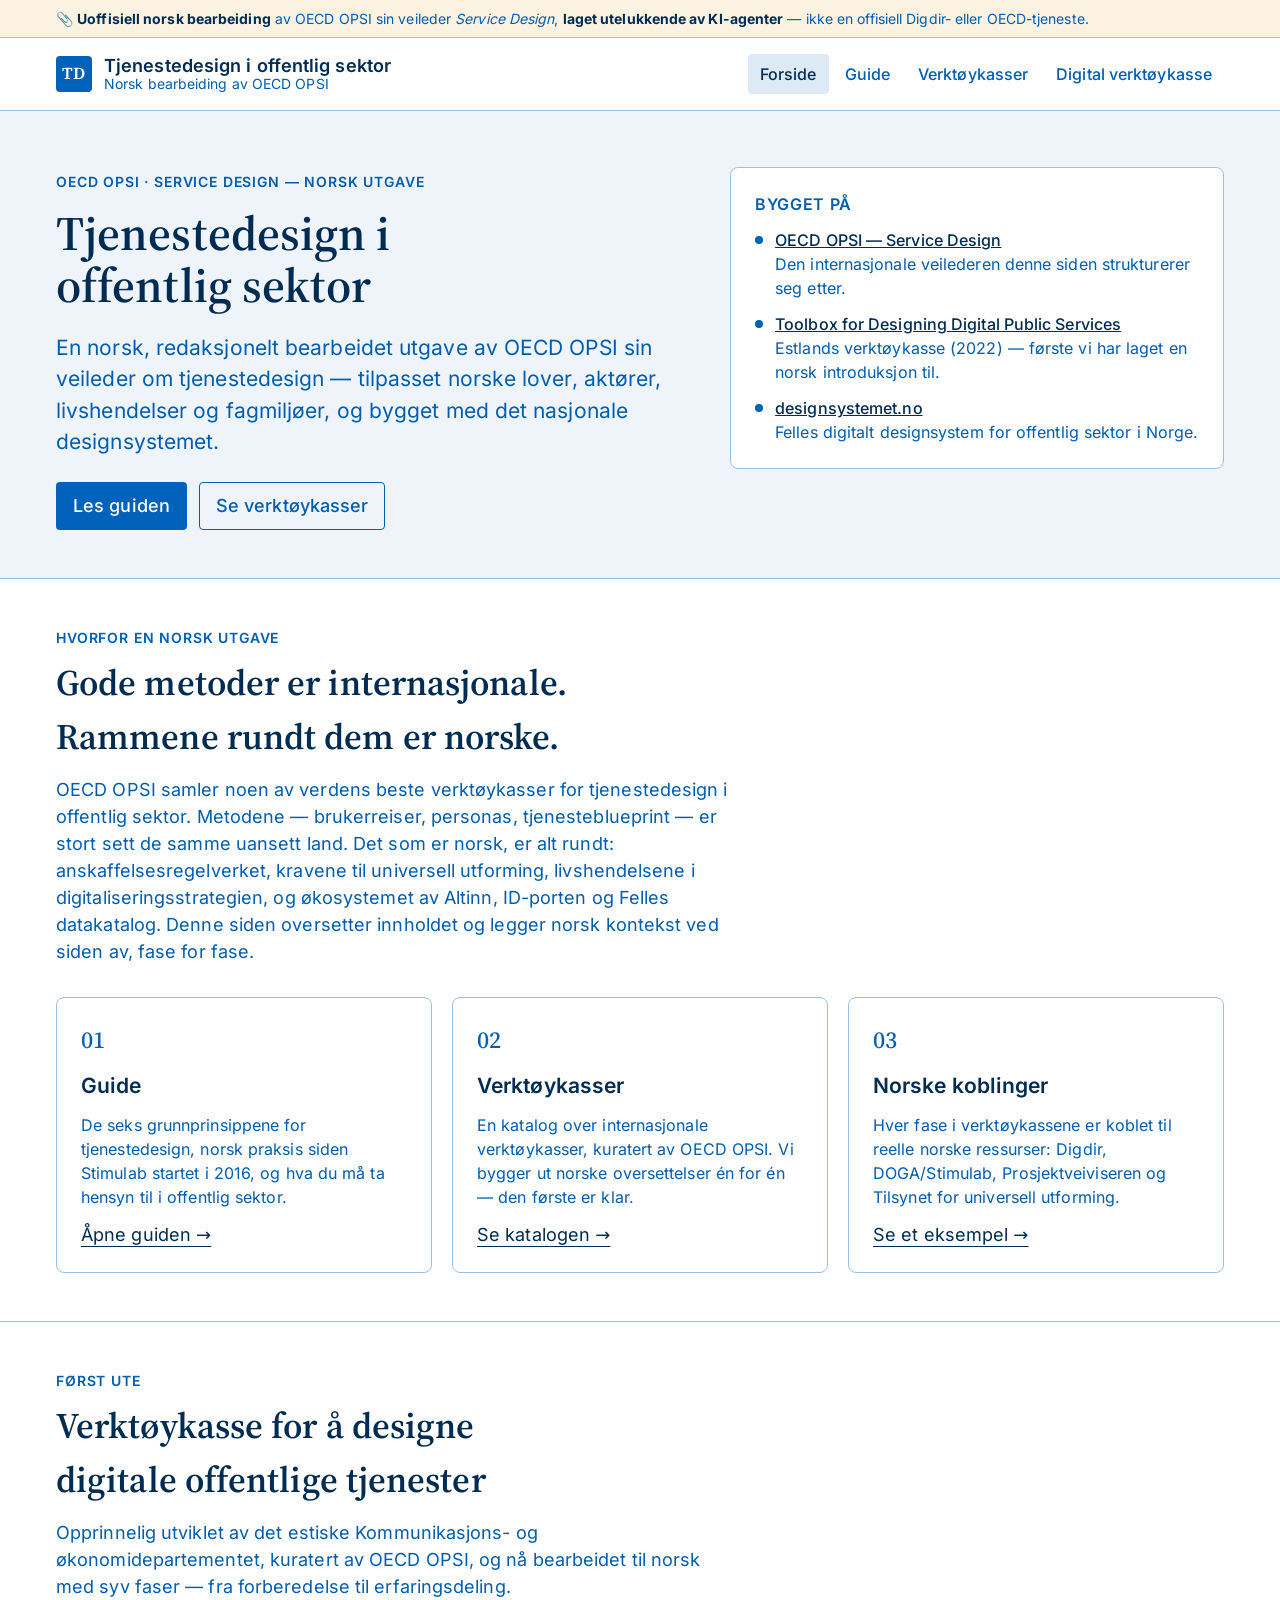
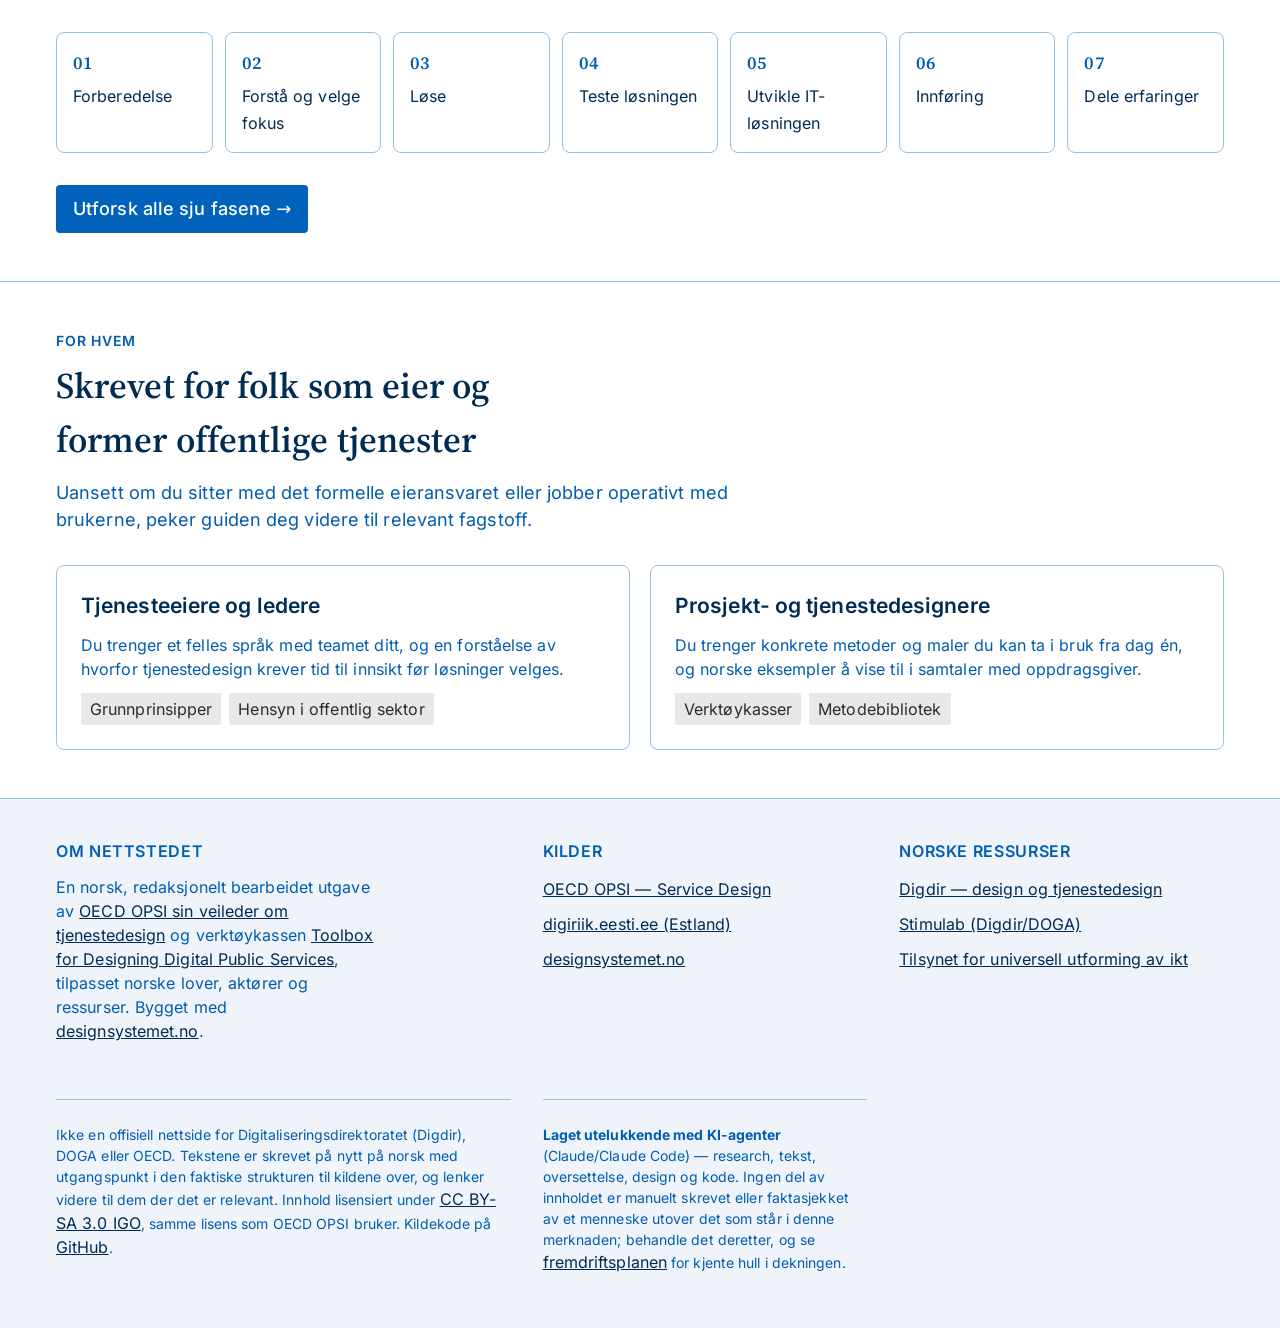
==== commit 7b09d56b: "Rett overdrevne oversettelses-påstander, opplys om KI-forfatterskap Talte faktisk opp mot digiriik.e" ====
--- a/index.html
+++ b/index.html
@@ -21,7 +21,7 @@
 
 <div class="disclaimer-bar">
   <div class="wrap">
-    <span>📎 <strong>Uoffisiell norsk bearbeiding</strong> av OECD OPSI sin veileder <em>Service Design</em> — laget som en illustrasjon, ikke en offisiell Digdir- eller OECD-tjeneste.</span>
+    <span>📎 <strong>Uoffisiell norsk bearbeiding</strong> av OECD OPSI sin veileder <em>Service Design</em>, <strong>laget utelukkende av KI-agenter</strong> — ikke en offisiell Digdir- eller OECD-tjeneste.</span>
   </div>
 </div>
 
@@ -59,7 +59,7 @@
         <h2>Bygget på</h2>
         <ul class="source-list">
           <li><span class="dot" aria-hidden="true"></span><span><a href="https://oecd-opsi.org/guide/service-design/" target="_blank" rel="noopener">OECD OPSI — Service Design</a><span class="desc">Den internasjonale veilederen denne siden strukturerer seg etter.</span></span></li>
-          <li><span class="dot" aria-hidden="true"></span><span><a href="https://oecd-opsi.org/toolkits/toolbox-for-designing-digital-public-services/" target="_blank" rel="noopener">Toolbox for Designing Digital Public Services</a><span class="desc">Estlands verktøykasse (2022), første verktøykasse vi har oversatt.</span></span></li>
+          <li><span class="dot" aria-hidden="true"></span><span><a href="https://oecd-opsi.org/toolkits/toolbox-for-designing-digital-public-services/" target="_blank" rel="noopener">Toolbox for Designing Digital Public Services</a><span class="desc">Estlands verktøykasse (2022) — første vi har laget en norsk introduksjon til.</span></span></li>
           <li><span class="dot" aria-hidden="true"></span><span><a href="https://designsystemet.no/" target="_blank" rel="noopener">designsystemet.no</a><span class="desc">Felles digitalt designsystem for offentlig sektor i Norge.</span></span></li>
         </ul>
       </aside>
@@ -182,6 +182,10 @@
       Ikke en offisiell nettside for Digitaliseringsdirektoratet (Digdir), DOGA eller OECD. Tekstene er skrevet på nytt på norsk med utgangspunkt i den faktiske strukturen til kildene over, og lenker videre til dem der det er relevant. Innhold lisensiert under
       <a href="https://creativecommons.org/licenses/by-sa/3.0/igo/" target="_blank" rel="noopener">CC BY-SA 3.0 IGO</a>, samme lisens som OECD OPSI bruker. Kildekode på
       <a href="https://github.com/FinnurO/tjenestedesign-no" target="_blank" rel="noopener">GitHub</a>.
+    </p>
+    <p class="fine">
+      <strong>Laget utelukkende med KI-agenter</strong> (Claude/Claude Code) — research, tekst, oversettelse, design og kode. Ingen del av innholdet er manuelt skrevet eller faktasjekket av et menneske utover det som står i denne merknaden; behandle det deretter, og se
+      <a href="https://github.com/FinnurO/tjenestedesign-no/issues/1" target="_blank" rel="noopener">fremdriftsplanen</a> for kjente hull i dekningen.
     </p>
   </div>
 </footer>
--- a/assets/css/site.css
+++ b/assets/css/site.css
@@ -23,7 +23,7 @@
 img{ max-width:100%; display:block; }
 [hidden]{ display:none !important; }
 
-a{ color: var(--ds-color-accent-text-default); }
+a:not(.ds-button){ color: var(--ds-color-accent-text-default); }
 a.plain{ color:inherit; text-decoration:none; }
 
 ::selection{ background: var(--ds-color-accent-surface-tinted); color: var(--ds-color-accent-text-default); }
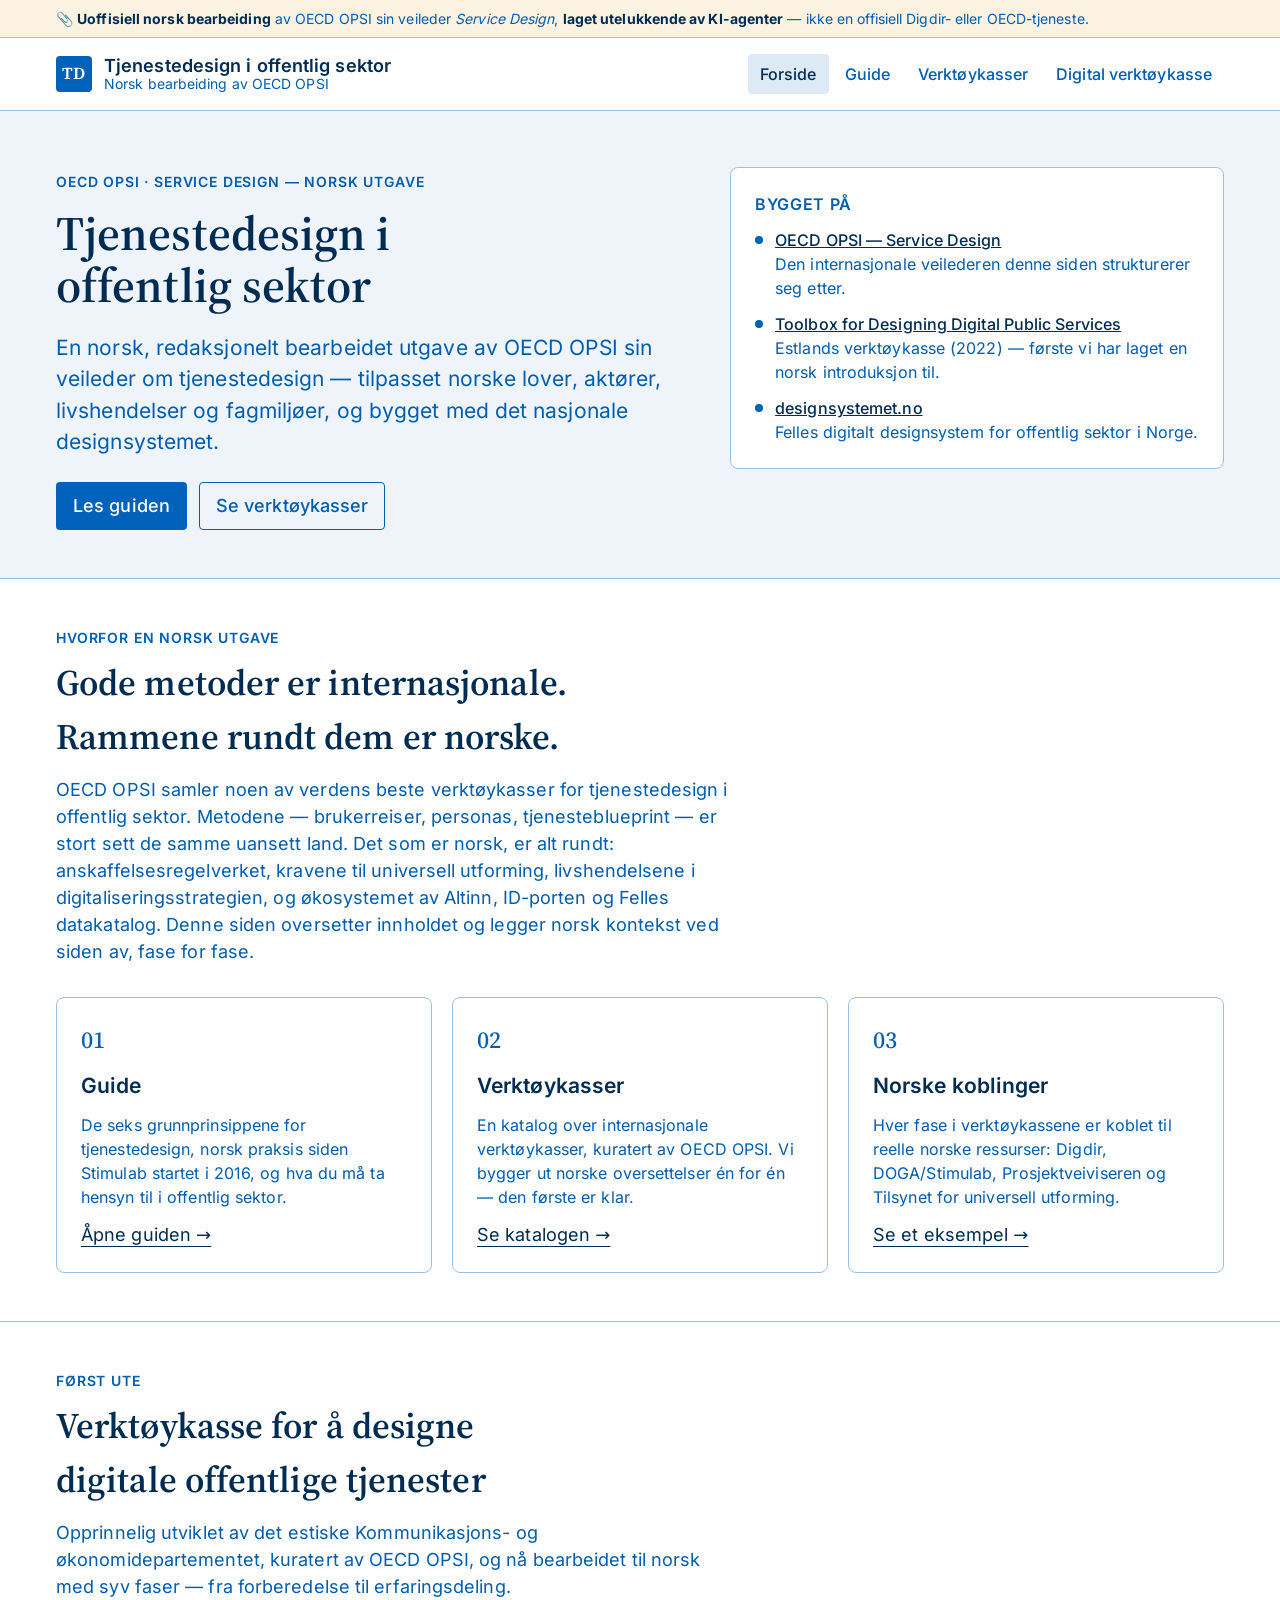
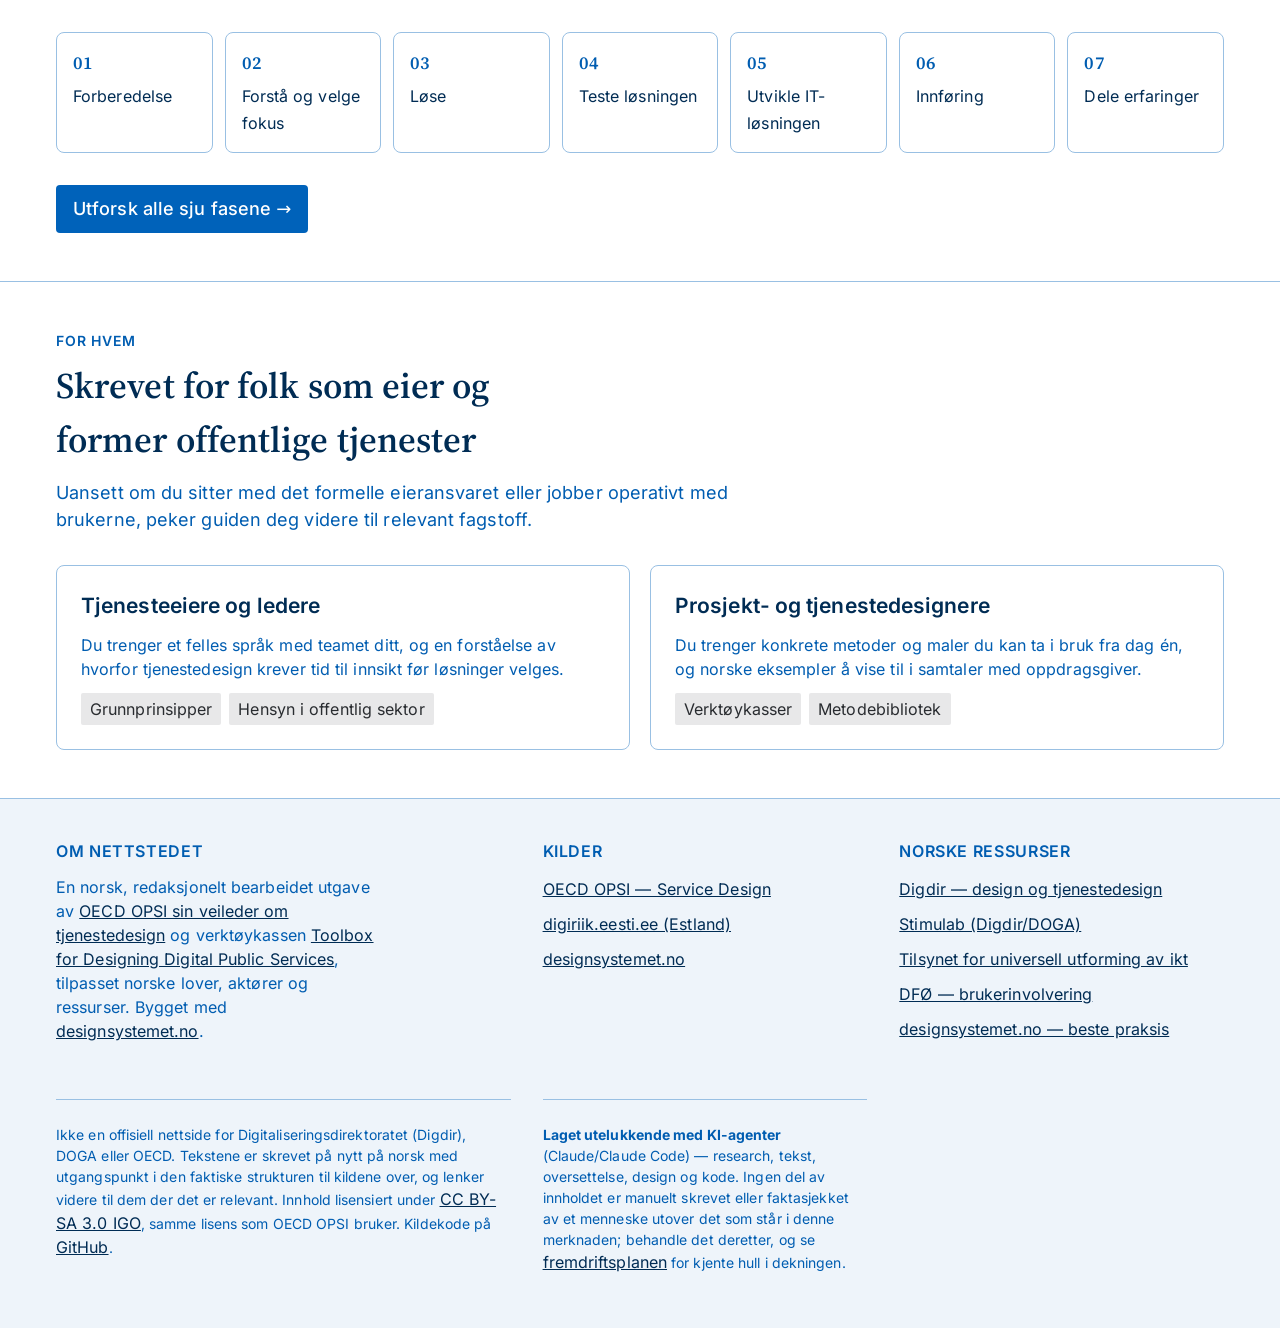
==== commit 2609893a: "Vev inn norske ressurser fra Digdir, DFØ, designsystemet.no og kommuner Verifiserte hver kilde før b" ====
--- a/index.html
+++ b/index.html
@@ -176,6 +176,8 @@
         <li><a href="https://www.digdir.no/innovasjon/design/3075" target="_blank" rel="noopener">Digdir — design og tjenestedesign</a></li>
         <li><a href="https://doga.no/aktiviteter/design-og-innovasjon/stimulab/" target="_blank" rel="noopener">Stimulab (Digdir/DOGA)</a></li>
         <li><a href="https://www.uutilsynet.no/" target="_blank" rel="noopener">Tilsynet for universell utforming av ikt</a></li>
+        <li><a href="https://arbeidsgiver.dfo.no/ressurser-og-verktoy/lede-prosesser-og-moter/involvere-utforske-og-prioritere/brukerinvolvering" target="_blank" rel="noopener">DFØ — brukerinvolvering</a></li>
+        <li><a href="https://designsystemet.no/no/best-practices" target="_blank" rel="noopener">designsystemet.no — beste praksis</a></li>
       </ul>
     </div>
     <p class="fine">
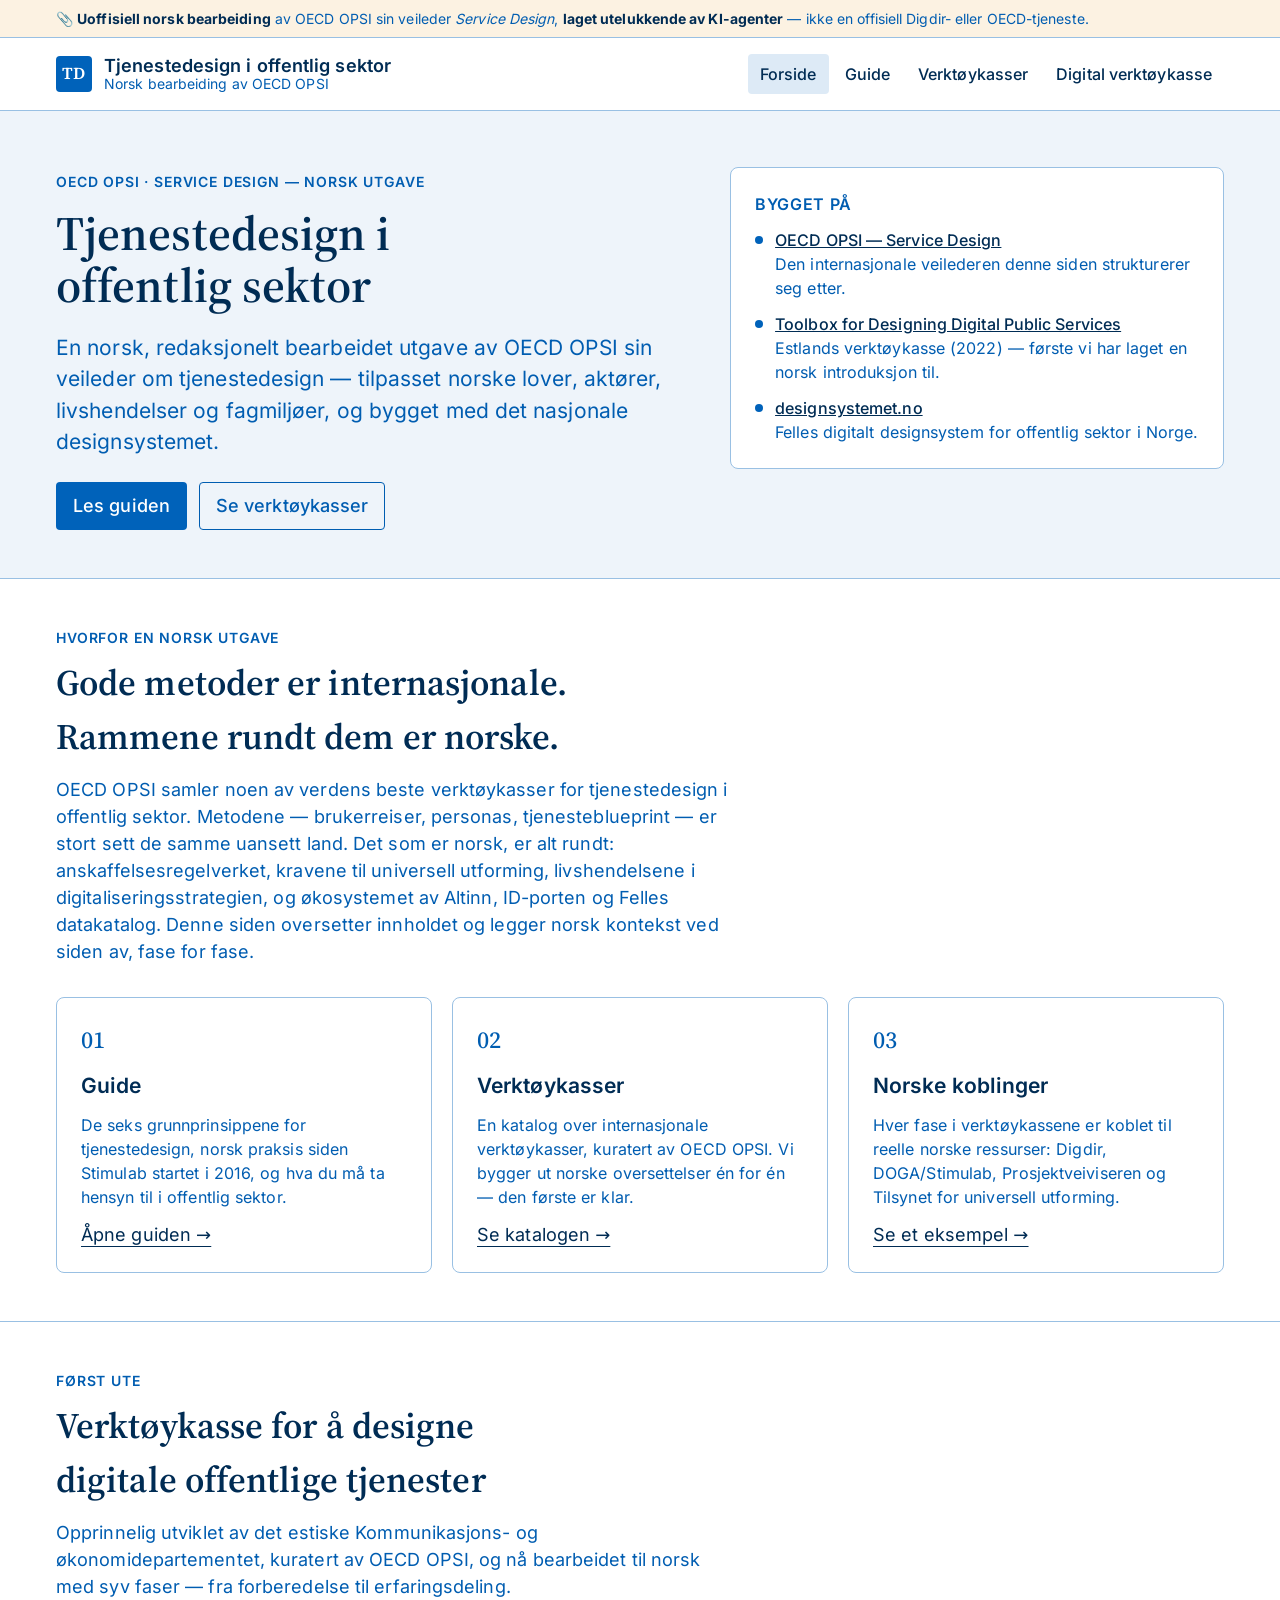
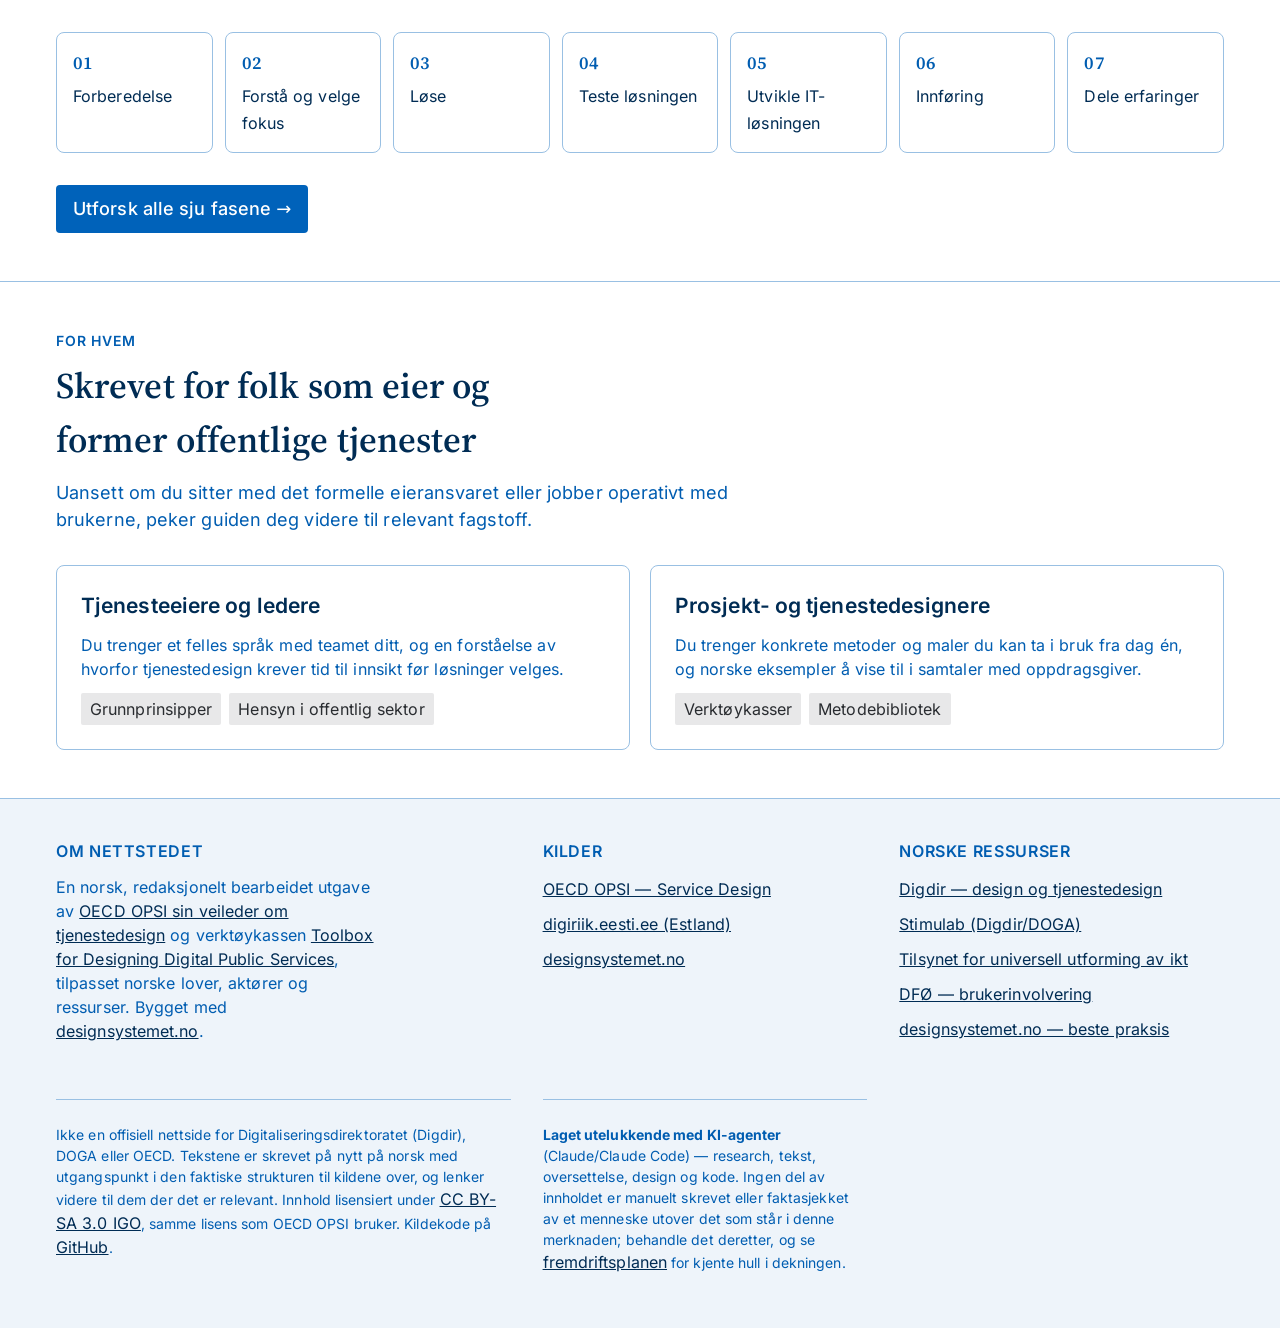
==== commit 9a05b57e: "Gjør emneknaggene på forsiden til ekte lenker "Grunnprinsipper", "Hensyn i offentlig sektor", "Verkt" ====
--- a/index.html
+++ b/index.html
@@ -134,14 +134,14 @@
           <div class="pillar">
             <h3>Tjenesteeiere og ledere</h3>
             <p>Du trenger et felles språk med teamet ditt, og en forståelse av hvorfor tjenestedesign krever tid til innsikt før løsninger velges.</p>
-            <div class="tag-row"><span class="ds-tag" data-color="neutral">Grunnprinsipper</span><span class="ds-tag" data-color="neutral">Hensyn i offentlig sektor</span></div>
+            <div class="tag-row"><a class="ds-tag" data-color="neutral" href="guide/#grunnprinsipper">Grunnprinsipper</a><a class="ds-tag" data-color="neutral" href="guide/#hensyn-offentlig-sektor">Hensyn i offentlig sektor</a></div>
           </div>
         </div>
         <div class="ds-card">
           <div class="pillar">
             <h3>Prosjekt- og tjenestedesignere</h3>
             <p>Du trenger konkrete metoder og maler du kan ta i bruk fra dag én, og norske eksempler å vise til i samtaler med oppdragsgiver.</p>
-            <div class="tag-row"><span class="ds-tag" data-color="neutral">Verktøykasser</span><span class="ds-tag" data-color="neutral">Metodebibliotek</span></div>
+            <div class="tag-row"><a class="ds-tag" data-color="neutral" href="verktoykasser/">Verktøykasser</a><a class="ds-tag" data-color="neutral" href="verktoykasser/digitale-offentlige-tjenester/#metodebibliotek">Metodebibliotek</a></div>
           </div>
         </div>
       </div>
--- a/assets/css/site.css
+++ b/assets/css/site.css
@@ -23,7 +23,9 @@
 img{ max-width:100%; display:block; }
 [hidden]{ display:none !important; }
 
-a:not(.ds-button){ color: var(--ds-color-accent-text-default); }
+a:not(.ds-button):not(.ds-tag){ color: var(--ds-color-accent-text-default); }
+a.ds-tag{ text-decoration:none; cursor:pointer; }
+a.ds-tag:hover{ background: var(--ds-color-surface-hover); }
 a.plain{ color:inherit; text-decoration:none; }
 
 ::selection{ background: var(--ds-color-accent-surface-tinted); color: var(--ds-color-accent-text-default); }
@@ -163,7 +165,7 @@
 .toolkit-card__top{ display:flex; justify-content:space-between; align-items:flex-start; gap: var(--ds-size-3); }
 .toolkit-card h3{ margin:0; font-size: var(--ds-body-lg-font-size); font-weight:600; }
 .toolkit-card p{ margin:0; color: var(--ds-color-text-subtle); font-size: var(--ds-body-sm-font-size); flex-grow:1; }
-.toolkit-card .meta{ display:flex; gap: var(--ds-size-2); flex-wrap:wrap; font-size: var(--ds-body-xs-font-size); color: var(--ds-color-text-subtle); }
+.meta{ display:flex; gap: var(--ds-size-2); flex-wrap:wrap; font-size: var(--ds-body-xs-font-size); color: var(--ds-color-text-subtle); }
 .toolkit-card.is-disabled{ opacity:.6; }
 
 /* ---------- Verktøykasse-detalj: fase-liste ---------- */
@@ -194,6 +196,19 @@
 .attribution-box{ display:flex; gap: var(--ds-size-4); align-items:flex-start; }
 .attribution-box svg{ flex-shrink:0; margin-top:.15em; color: var(--ds-color-accent-text-subtle); }
 
+/* ---------- Underartikler (nøstet ds-details inni hver fase) ---------- */
+.phase-subarticles{ padding: 0 var(--ds-size-6) var(--ds-size-6); border-top:1px solid var(--ds-color-border-subtle); margin-top: var(--ds-size-5); padding-top: var(--ds-size-5); }
+.phase-subarticles h4{ margin:0 0 var(--ds-size-3); font-size: var(--ds-body-sm-font-size); font-weight:600; text-transform:uppercase; letter-spacing:.03em; color: var(--ds-color-text-subtle); }
+.phase-subarticles-list, .tool-details-list{ border:1px solid var(--ds-color-border-subtle); border-radius: var(--ds-border-radius-md); overflow:clip; }
+.phase-subarticles-list .ds-details, .tool-details-list .ds-details{ border-inline-width:0; }
+.phase-subarticles-list .ds-details:first-child, .tool-details-list .ds-details:first-child{ border-top-width:0; }
+.phase-subarticles-list .ds-details summary, .tool-details-list .ds-details summary{ font-weight:500; font-size: var(--ds-body-sm-font-size); }
+.phase-subarticles-list .ds-details p, .tool-details-list .ds-details p{ margin:0 0 var(--ds-size-3); font-size: var(--ds-body-sm-font-size); }
+.phase-subarticles-list .ds-details p:last-child, .tool-details-list .ds-details p:last-child{ margin-bottom: var(--ds-size-4); }
+.phase-subarticles-list .ds-details ul,.phase-subarticles-list .ds-details ol, .tool-details-list .ds-details ul,.tool-details-list .ds-details ol{ margin:0 0 var(--ds-size-4); padding-left:1.1em; font-size: var(--ds-body-sm-font-size); display:flex; flex-direction:column; gap: var(--ds-size-2); }
+.phase-subarticles-list .ds-details ol, .tool-details-list .ds-details ol{ list-style:decimal; }
+.tool-details-list .meta{ font-weight:500; }
+
 .view{ }
 .view[hidden]{ display:none; }
 
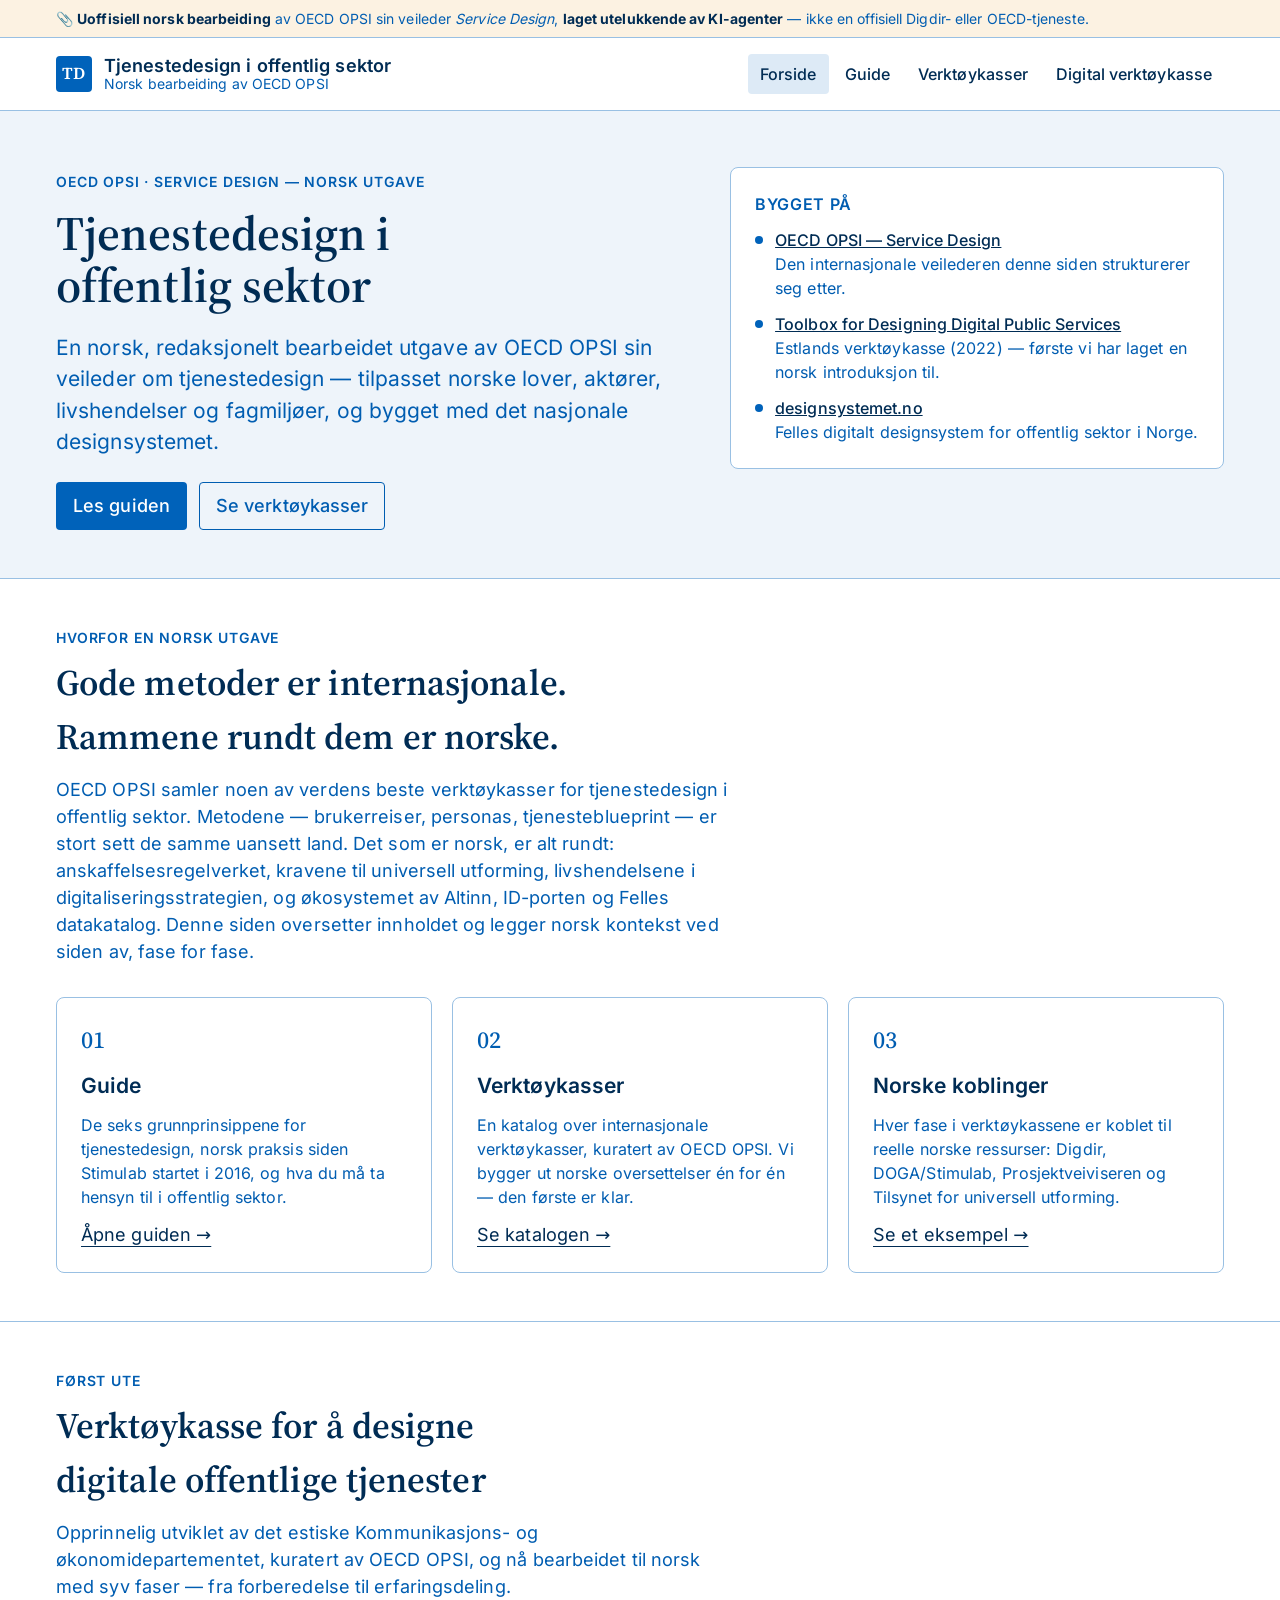
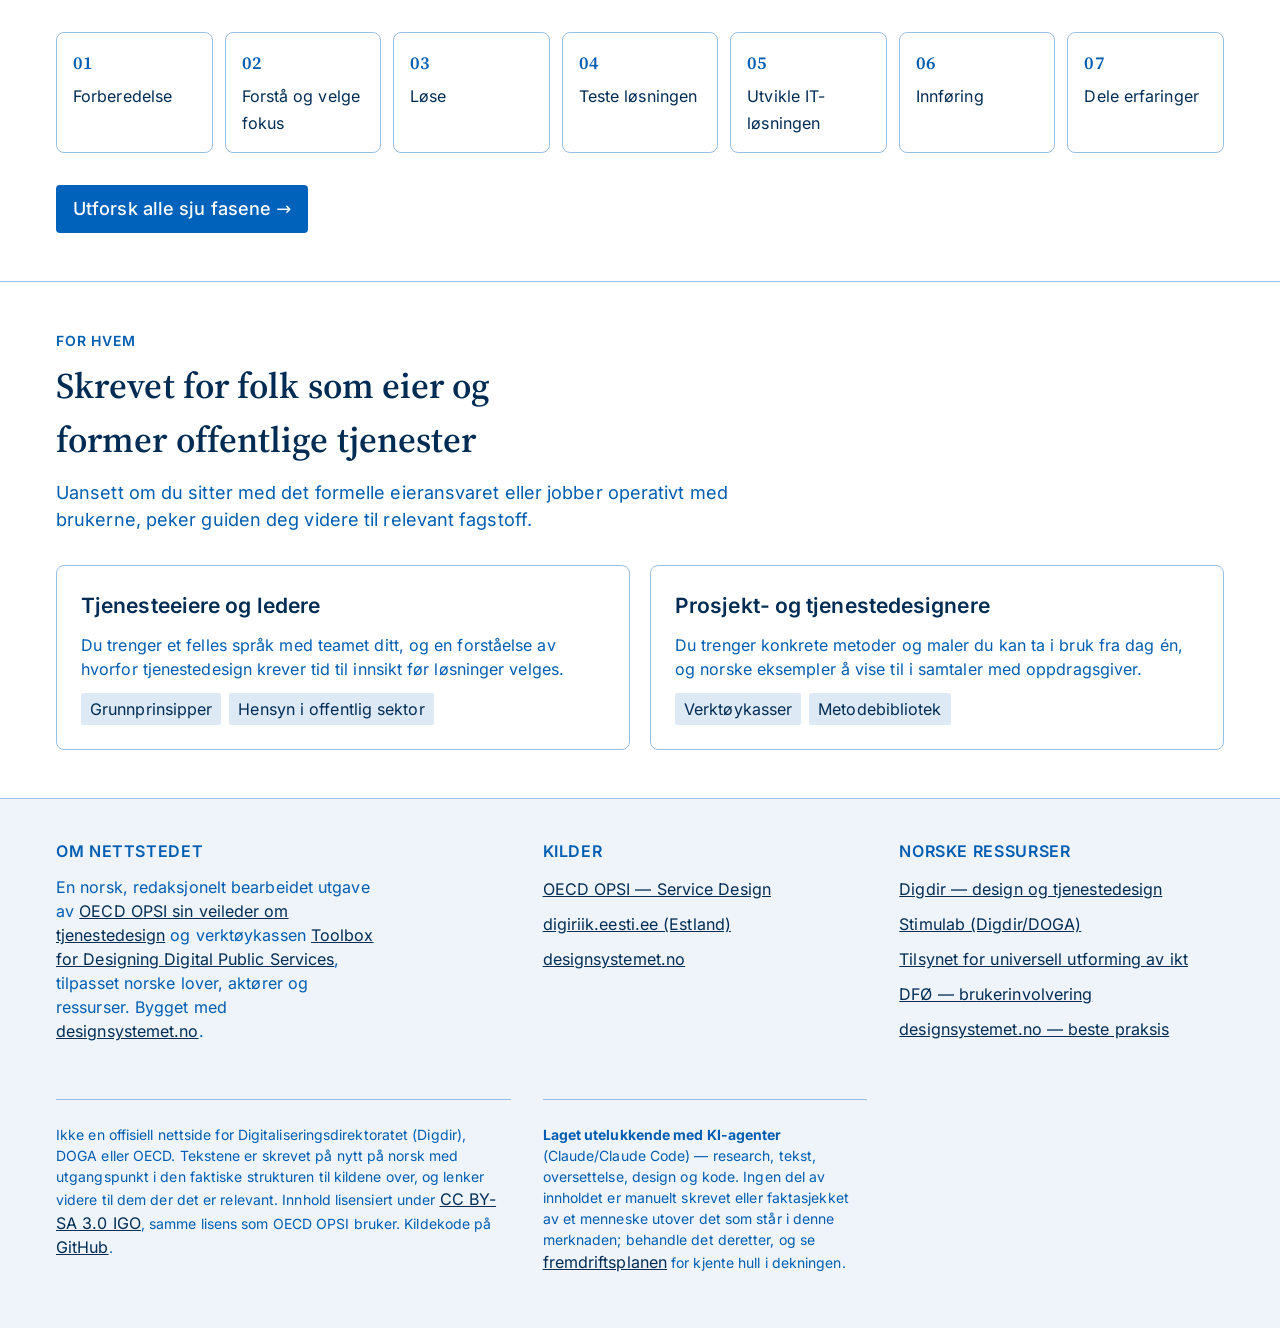
==== commit d1a3491c: "Fiks fargen på de nye tag-lenkene: neutral (grå) -> accent (blå) De fire taggene under "For hvem" bl" ====
--- a/index.html
+++ b/index.html
@@ -134,14 +134,14 @@
           <div class="pillar">
             <h3>Tjenesteeiere og ledere</h3>
             <p>Du trenger et felles språk med teamet ditt, og en forståelse av hvorfor tjenestedesign krever tid til innsikt før løsninger velges.</p>
-            <div class="tag-row"><a class="ds-tag" data-color="neutral" href="guide/#grunnprinsipper">Grunnprinsipper</a><a class="ds-tag" data-color="neutral" href="guide/#hensyn-offentlig-sektor">Hensyn i offentlig sektor</a></div>
+            <div class="tag-row"><a class="ds-tag" data-color="accent" href="guide/#grunnprinsipper">Grunnprinsipper</a><a class="ds-tag" data-color="accent" href="guide/#hensyn-offentlig-sektor">Hensyn i offentlig sektor</a></div>
           </div>
         </div>
         <div class="ds-card">
           <div class="pillar">
             <h3>Prosjekt- og tjenestedesignere</h3>
             <p>Du trenger konkrete metoder og maler du kan ta i bruk fra dag én, og norske eksempler å vise til i samtaler med oppdragsgiver.</p>
-            <div class="tag-row"><a class="ds-tag" data-color="neutral" href="verktoykasser/">Verktøykasser</a><a class="ds-tag" data-color="neutral" href="verktoykasser/digitale-offentlige-tjenester/#metodebibliotek">Metodebibliotek</a></div>
+            <div class="tag-row"><a class="ds-tag" data-color="accent" href="verktoykasser/">Verktøykasser</a><a class="ds-tag" data-color="accent" href="verktoykasser/digitale-offentlige-tjenester/#metodebibliotek">Metodebibliotek</a></div>
           </div>
         </div>
       </div>
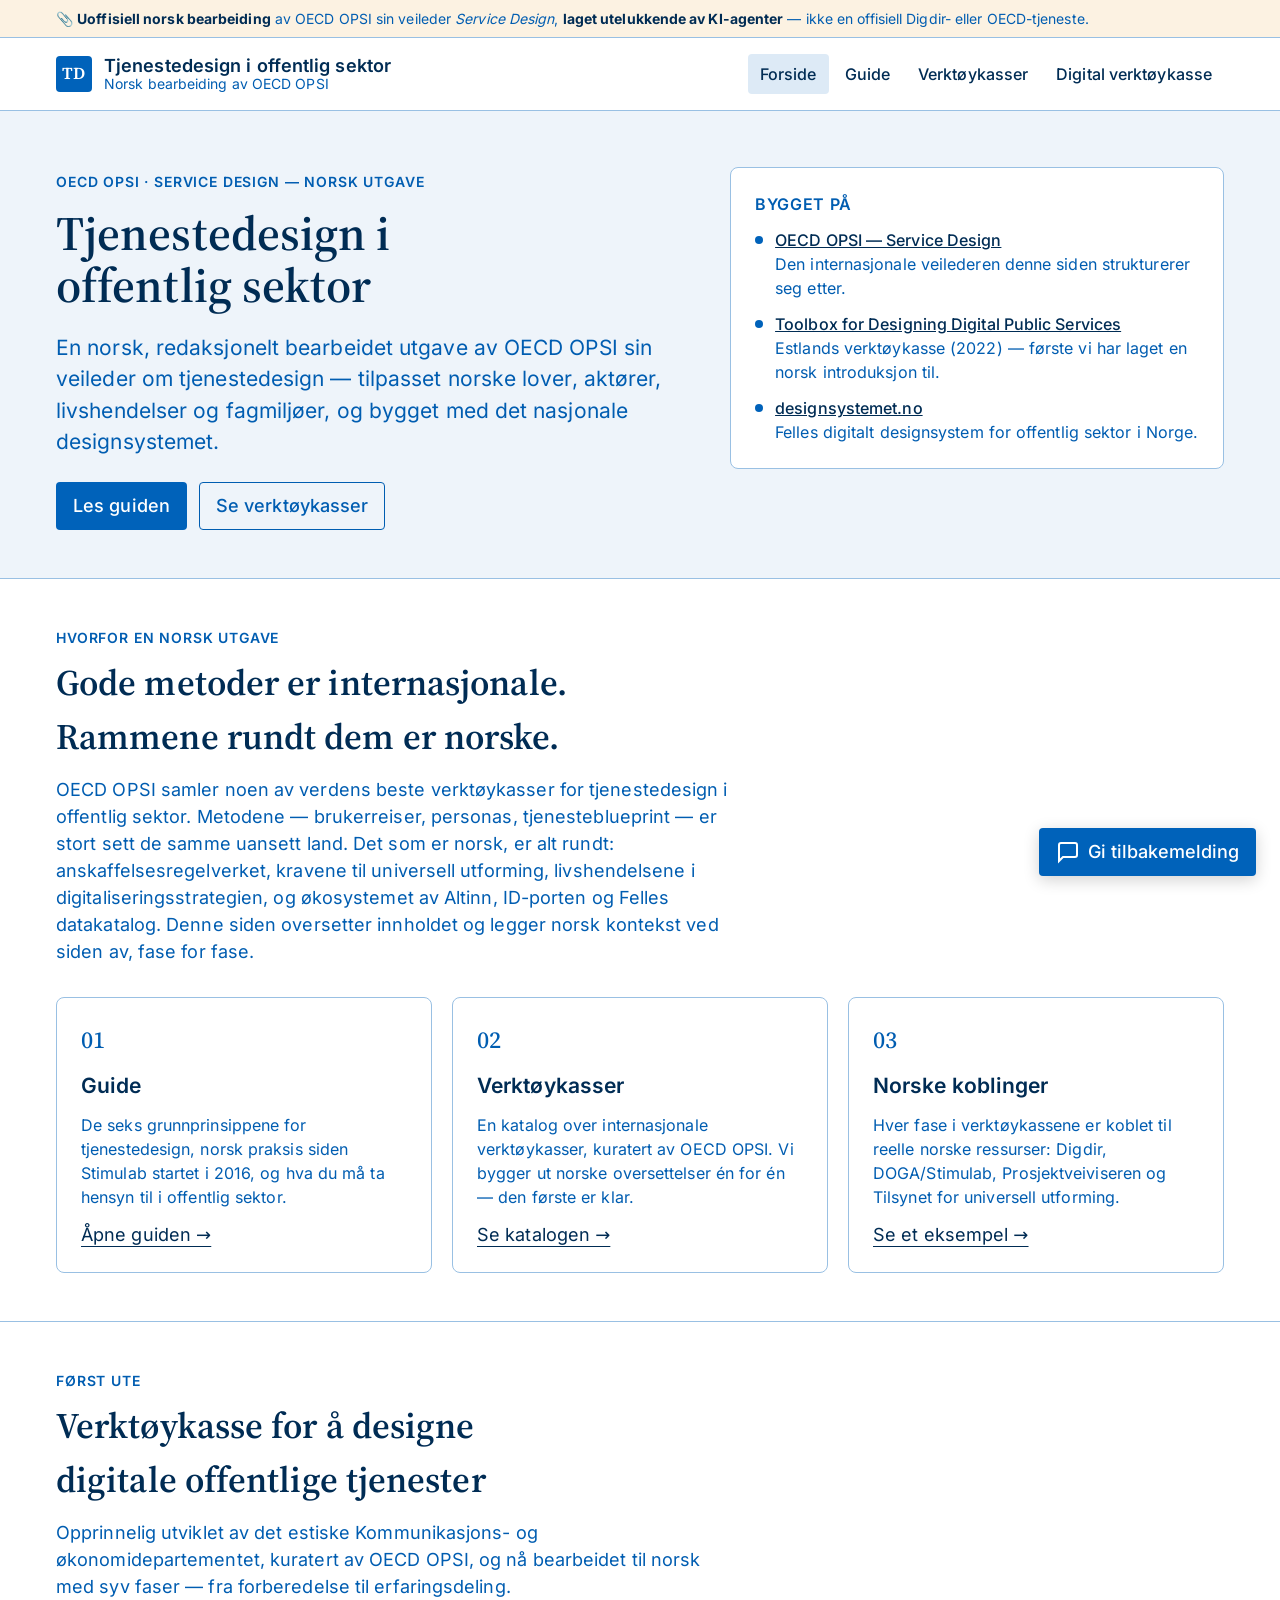
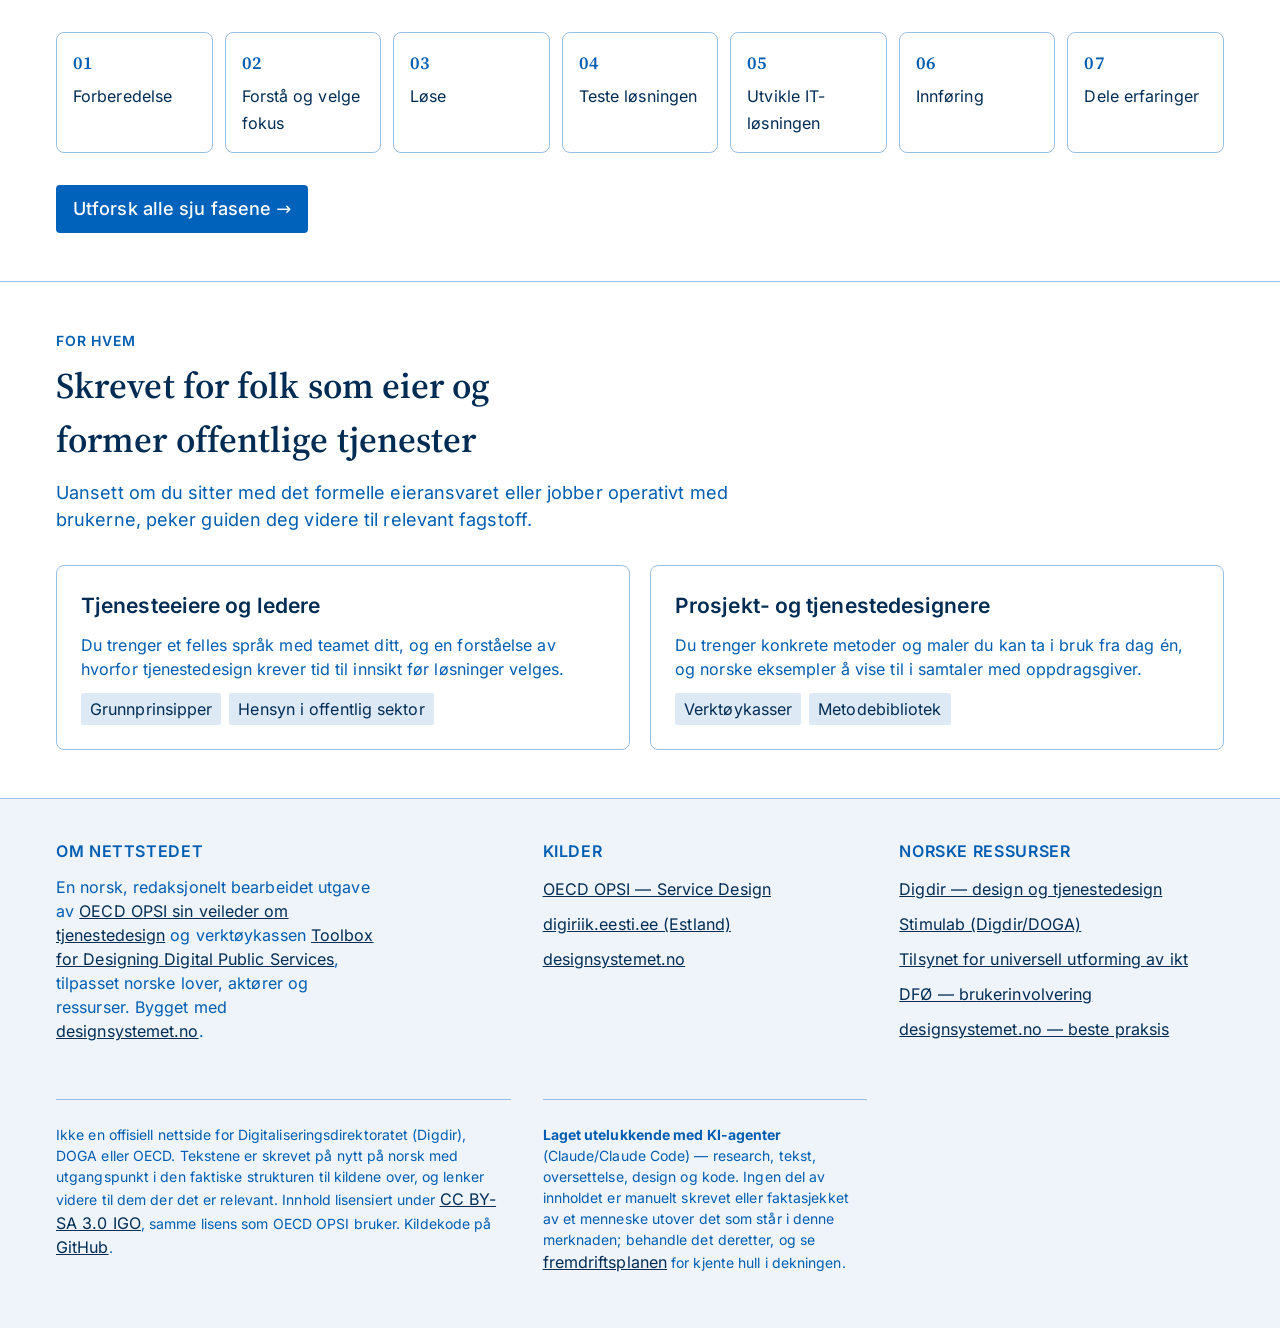
==== commit a024d0b6: "Legg til tilbakemeldingsknapp som åpner forhåndsutfylte GitHub-issues Statisk løsning uten backend: " ====
--- a/index.html
+++ b/index.html
@@ -192,6 +192,27 @@
   </div>
 </footer>
 
+<button type="button" class="ds-button feedback-fab" data-color="accent" id="feedback-open-btn" aria-haspopup="dialog">
+  <svg xmlns="http://www.w3.org/2000/svg" width="18" height="18" viewBox="0 0 24 24" fill="none" stroke="currentColor" stroke-width="2" aria-hidden="true"><path d="M21 15a2 2 0 0 1-2 2H7l-4 4V5a2 2 0 0 1 2-2h14a2 2 0 0 1 2 2z"></path></svg>
+  <span class="btn-label">Gi tilbakemelding</span>
+</button>
+
+<dialog class="feedback-dialog" id="feedback-dialog" aria-labelledby="feedback-dialog-title">
+  <div class="feedback-dialog__body">
+    <h2 id="feedback-dialog-title">Gi tilbakemelding</h2>
+    <p class="lead">Sendes som et innspill på GitHub — du logger inn med (eller oppretter) en gratis GitHub-konto for å fullføre innsendingen der.</p>
+    <div class="feedback-context" id="feedback-context"></div>
+    <div class="feedback-field">
+      <label for="feedback-text">Hva vil du si noe om?</label>
+      <textarea id="feedback-text" placeholder="Skriv tilbakemeldingen din her …"></textarea>
+    </div>
+    <div class="feedback-actions">
+      <button type="button" class="ds-button" data-variant="tertiary" data-color="neutral" id="feedback-cancel-btn">Avbryt</button>
+      <button type="button" class="ds-button" data-color="accent" id="feedback-submit-btn">Send inn på GitHub →</button>
+    </div>
+  </div>
+</dialog>
+
 <script>
 (function(){
   // --- Bridge Artifact-/nettleser-tema til designsystemet sitt data-color-scheme ---
@@ -202,6 +223,70 @@
   }
   syncScheme();
   new MutationObserver(syncScheme).observe(root, { attributes:true, attributeFilter:['data-theme'] });
+
+  // --- Tilbakemelding: åpner GitHub sitt "nytt issue"-skjema, forhåndsutfylt med kontekst ---
+  var fbOpenBtn = document.getElementById('feedback-open-btn');
+  var fbDialog = document.getElementById('feedback-dialog');
+  if(fbOpenBtn && fbDialog && typeof fbDialog.showModal === 'function'){
+    var fbCancelBtn = document.getElementById('feedback-cancel-btn');
+    var fbSubmitBtn = document.getElementById('feedback-submit-btn');
+    var fbTextEl = document.getElementById('feedback-text');
+    var fbCtxEl = document.getElementById('feedback-context');
+    var fbPendingSelection = '';
+
+    function fbGatherContext(){
+      var openSections = Array.prototype.slice.call(document.querySelectorAll('main details[open] > summary'))
+        .map(function(s){
+          var title = s.querySelector('.s-title');
+          var text = title ? title.textContent : s.textContent;
+          return text.trim().replace(/\s+/g,' ');
+        })
+        .filter(Boolean);
+      return { url: location.href, title: document.title, openSections: openSections, selection: fbPendingSelection };
+    }
+
+    function fbEsc(s){
+      var d = document.createElement('div'); d.textContent = s; return d.innerHTML;
+    }
+
+    function fbRenderContext(ctx){
+      var lines = ['<div><strong>Side:</strong> ' + fbEsc(ctx.title) + '</div>'];
+      if(ctx.openSections.length){
+        lines.push('<div><strong>Åpne seksjoner:</strong> ' + fbEsc(ctx.openSections.slice(0,4).join(' › ')) + '</div>');
+      }
+      if(ctx.selection){
+        var sel = ctx.selection.length > 200 ? ctx.selection.slice(0,200) + '…' : ctx.selection;
+        lines.push('<div><strong>Merket tekst:</strong> «' + fbEsc(sel) + '»</div>');
+      }
+      fbCtxEl.innerHTML = lines.join('');
+    }
+
+    fbOpenBtn.addEventListener('click', function(){
+      var sel = window.getSelection ? window.getSelection().toString().trim() : '';
+      fbPendingSelection = sel;
+      fbRenderContext(fbGatherContext());
+      fbTextEl.value = '';
+      fbDialog.showModal();
+      fbTextEl.focus();
+    });
+    fbCancelBtn.addEventListener('click', function(){ fbDialog.close(); });
+    fbDialog.addEventListener('click', function(e){ if(e.target === fbDialog) fbDialog.close(); });
+    fbDialog.addEventListener('cancel', function(){});
+    fbSubmitBtn.addEventListener('click', function(){
+      var ctx = fbGatherContext();
+      var body = '**Side:** ' + ctx.url + '\n';
+      if(ctx.openSections.length){ body += '**Åpne seksjoner:** ' + ctx.openSections.join(' › ') + '\n'; }
+      if(ctx.selection){ body += '**Merket tekst:**\n> ' + ctx.selection.replace(/\n/g,'\n> ') + '\n'; }
+      body += '\n---\n\n' + (fbTextEl.value.trim() || '_(ingen tekst skrevet inn)_');
+      var title = 'Tilbakemelding: ' + ctx.title;
+      var issueUrl = 'https://github.com/FinnurO/tjenestedesign-no/issues/new'
+        + '?title=' + encodeURIComponent(title)
+        + '&body=' + encodeURIComponent(body)
+        + '&labels=' + encodeURIComponent('tilbakemelding');
+      window.open(issueUrl, '_blank', 'noopener');
+      fbDialog.close();
+    });
+  }
 })();
 </script>
 </body>
--- a/assets/css/site.css
+++ b/assets/css/site.css
@@ -214,3 +214,19 @@
 
 .skip-to-content{ position:absolute; left:-999px; top:auto; }
 .skip-to-content:focus{ position:fixed; left:1rem; top:1rem; z-index:100; }
+
+/* ---------- Tilbakemeldingsknapp og -dialog ---------- */
+.feedback-fab{ position:fixed; right:var(--ds-size-6); bottom:var(--ds-size-6); z-index:50; box-shadow:0 4px 16px rgba(0,0,0,.18); }
+@media (max-width:640px){ .feedback-fab{ right:var(--ds-size-4); bottom:var(--ds-size-4); } .feedback-fab span.btn-label{ display:none; } }
+.feedback-dialog{ border:none; border-radius:var(--ds-border-radius-lg); padding:0; max-width:34rem; width:calc(100vw - 2rem); background:var(--ds-color-background-default); color:var(--ds-color-text-default); }
+.feedback-dialog::backdrop{ background:rgba(0,0,0,.45); }
+.feedback-dialog__body{ padding:var(--ds-size-6); }
+.feedback-dialog h2{ font-family:var(--site-font-display); font-size:var(--ds-heading-sm-font-size); margin:0 0 var(--ds-size-2); }
+.feedback-dialog p.lead{ margin:0 0 var(--ds-size-5); color:var(--ds-color-text-subtle); font-size:var(--ds-body-sm-font-size); }
+.feedback-field{ display:block; margin-bottom:var(--ds-size-5); }
+.feedback-field label{ display:block; font-size:var(--ds-body-sm-font-size); font-weight:500; margin-bottom:var(--ds-size-2); }
+.feedback-field textarea{ width:100%; min-height:7rem; resize:vertical; font:inherit; font-size:var(--ds-body-sm-font-size); padding:var(--ds-size-3); border:1px solid var(--ds-color-border-default); border-radius:var(--ds-border-radius-md); background:var(--ds-color-background-default); color:var(--ds-color-text-default); box-sizing:border-box; }
+.feedback-field textarea:focus-visible{ outline:3px solid var(--ds-color-focus-outer); outline-offset:1px; }
+.feedback-context{ background:var(--ds-color-surface-tinted); border:1px solid var(--ds-color-border-subtle); border-radius:var(--ds-border-radius-md); padding:var(--ds-size-3) var(--ds-size-4); font-size:var(--ds-body-xs-font-size); color:var(--ds-color-text-subtle); margin-bottom:var(--ds-size-5); display:flex; flex-direction:column; gap:var(--ds-size-1); }
+.feedback-context strong{ color:var(--ds-color-text-default); }
+.feedback-actions{ display:flex; justify-content:flex-end; gap:var(--ds-size-3); flex-wrap:wrap; }
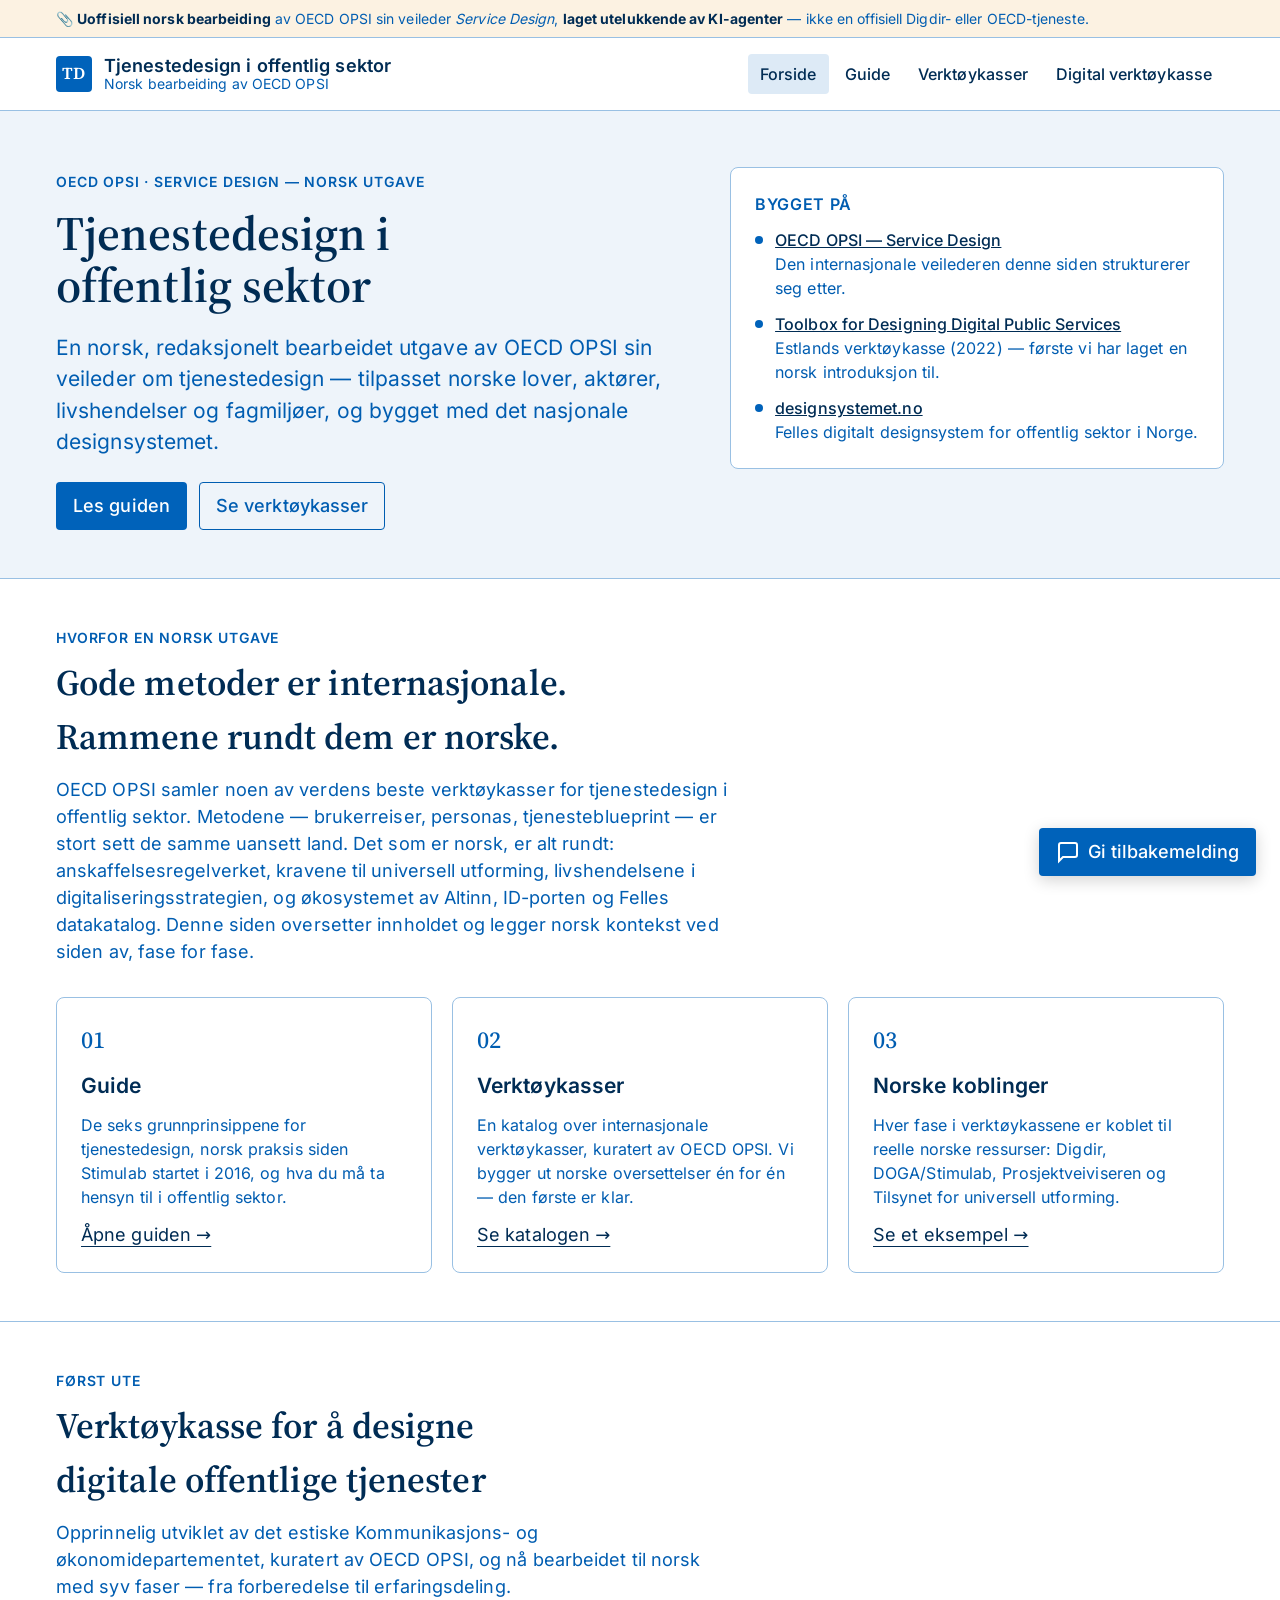
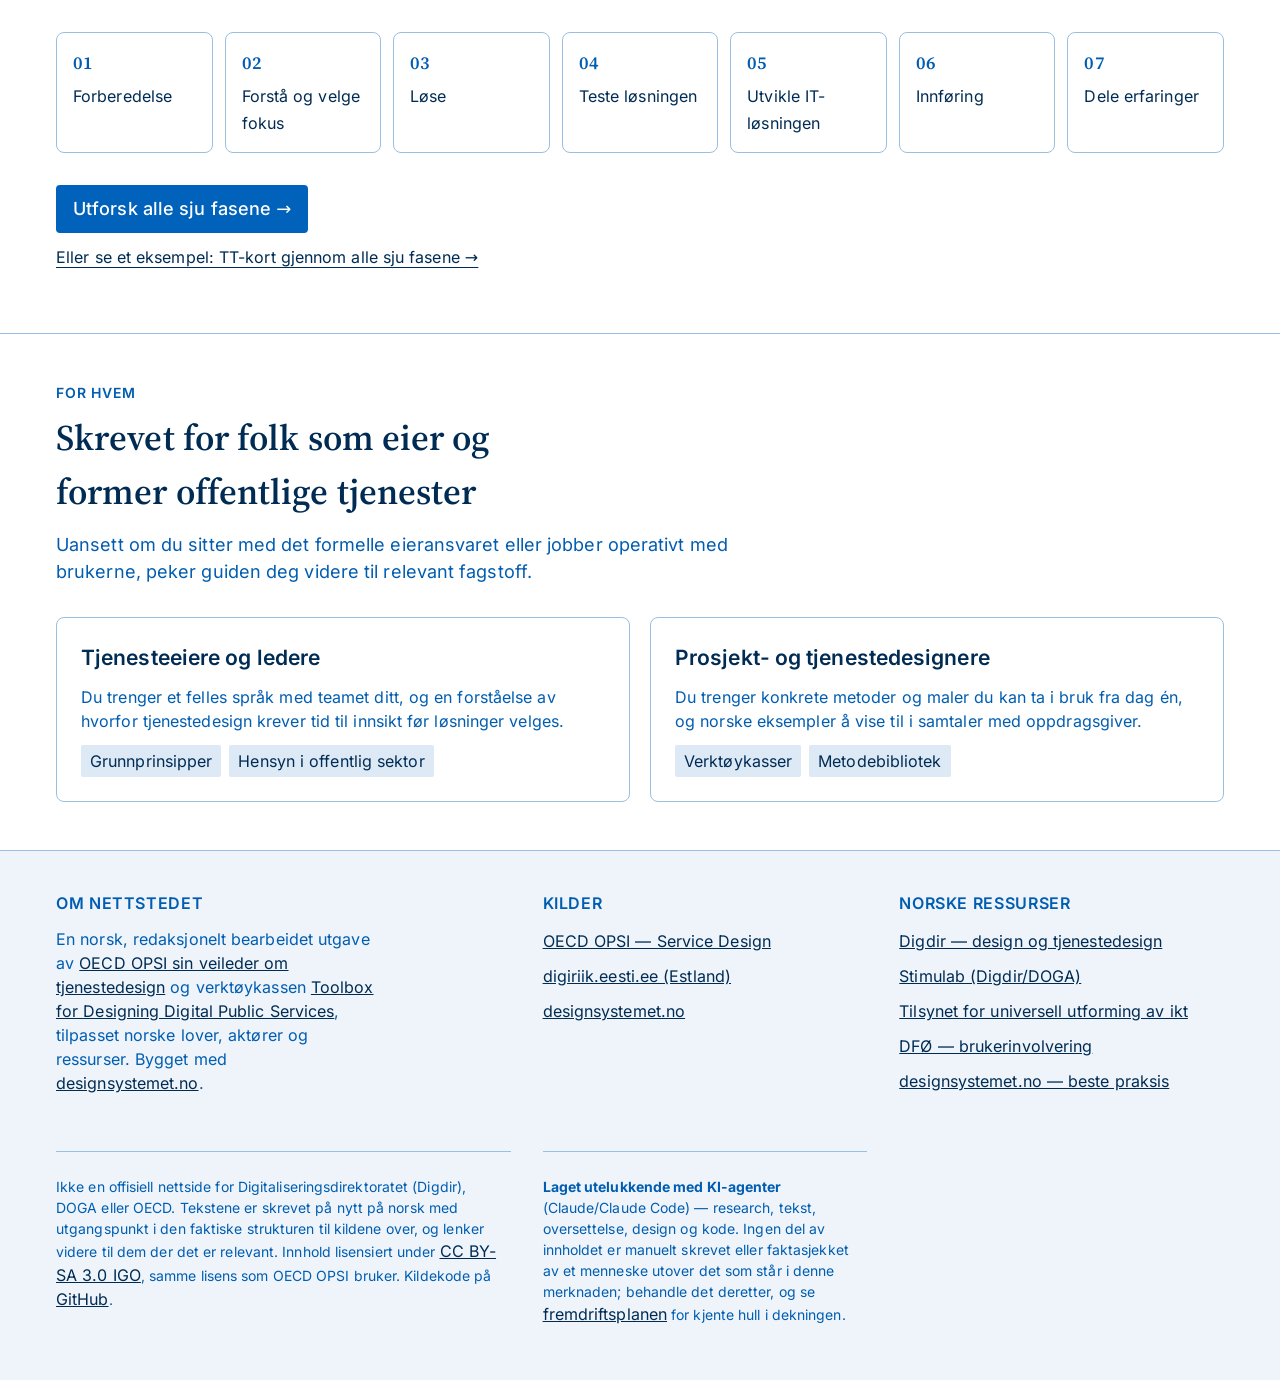
==== commit 6e82fe81: "Ny side: eksempel på TT-kort gjennom tjenestedesignets sju faser Illustrerer verktøykassens metodikk" ====
--- a/index.html
+++ b/index.html
@@ -119,6 +119,7 @@
         <li class="ds-card" style="padding:var(--ds-size-4);"><strong style="font-family:var(--site-font-display); color:var(--ds-color-accent-text-subtle); display:block; margin-bottom:.3em;">07</strong><span style="font-size:var(--ds-body-sm-font-size);">Dele erfaringer</span></li>
       </ol>
       <a class="ds-button" data-color="accent" href="verktoykasser/digitale-offentlige-tjenester/">Utforsk alle sju fasene →</a>
+      <p style="margin-top:var(--ds-size-3); font-size:var(--ds-body-sm-font-size);"><a class="ds-link" href="verktoykasser/digitale-offentlige-tjenester/eksempel-tt-kort/">Eller se et eksempel: TT-kort gjennom alle sju fasene →</a></p>
     </div>
   </section>
 
@@ -201,6 +202,7 @@
   <div class="feedback-dialog__body">
     <h2 id="feedback-dialog-title">Gi tilbakemelding</h2>
     <p class="lead">Sendes som et innspill på GitHub — du logger inn med (eller oppretter) en gratis GitHub-konto for å fullføre innsendingen der.</p>
+    <p class="feedback-hint">Vi tar automatisk med hvilke seksjoner du har åpnet på siden (se under). Vil du sitere en bestemt setning: lukk dette vinduet, marker teksten på siden, og trykk «Gi tilbakemelding» på nytt — da blir den sitert her også.</p>
     <div class="feedback-context" id="feedback-context"></div>
     <div class="feedback-field">
       <label for="feedback-text">Hva vil du si noe om?</label>
--- a/assets/css/site.css
+++ b/assets/css/site.css
@@ -208,6 +208,7 @@
 .phase-subarticles-list .ds-details ul,.phase-subarticles-list .ds-details ol, .tool-details-list .ds-details ul,.tool-details-list .ds-details ol{ margin:0 0 var(--ds-size-4); padding-left:1.1em; font-size: var(--ds-body-sm-font-size); display:flex; flex-direction:column; gap: var(--ds-size-2); }
 .phase-subarticles-list .ds-details ol, .tool-details-list .ds-details ol{ list-style:decimal; }
 .tool-details-list .meta{ font-weight:500; }
+.no-resource-label{ display:block; font-size: var(--ds-body-xs-font-size); font-weight:600; text-transform:uppercase; letter-spacing:.03em; color: var(--ds-color-accent-text-default); margin-bottom: var(--ds-size-1); }
 
 .view{ }
 .view[hidden]{ display:none; }
@@ -222,7 +223,8 @@
 .feedback-dialog::backdrop{ background:rgba(0,0,0,.45); }
 .feedback-dialog__body{ padding:var(--ds-size-6); }
 .feedback-dialog h2{ font-family:var(--site-font-display); font-size:var(--ds-heading-sm-font-size); margin:0 0 var(--ds-size-2); }
-.feedback-dialog p.lead{ margin:0 0 var(--ds-size-5); color:var(--ds-color-text-subtle); font-size:var(--ds-body-sm-font-size); }
+.feedback-dialog p.lead{ margin:0 0 var(--ds-size-3); color:var(--ds-color-text-subtle); font-size:var(--ds-body-sm-font-size); }
+.feedback-hint{ margin:0 0 var(--ds-size-5); padding-left:var(--ds-size-3); border-left:2px solid var(--ds-color-border-subtle); color:var(--ds-color-text-subtle); font-size:var(--ds-body-xs-font-size); }
 .feedback-field{ display:block; margin-bottom:var(--ds-size-5); }
 .feedback-field label{ display:block; font-size:var(--ds-body-sm-font-size); font-weight:500; margin-bottom:var(--ds-size-2); }
 .feedback-field textarea{ width:100%; min-height:7rem; resize:vertical; font:inherit; font-size:var(--ds-body-sm-font-size); padding:var(--ds-size-3); border:1px solid var(--ds-color-border-default); border-radius:var(--ds-border-radius-md); background:var(--ds-color-background-default); color:var(--ds-color-text-default); box-sizing:border-box; }
